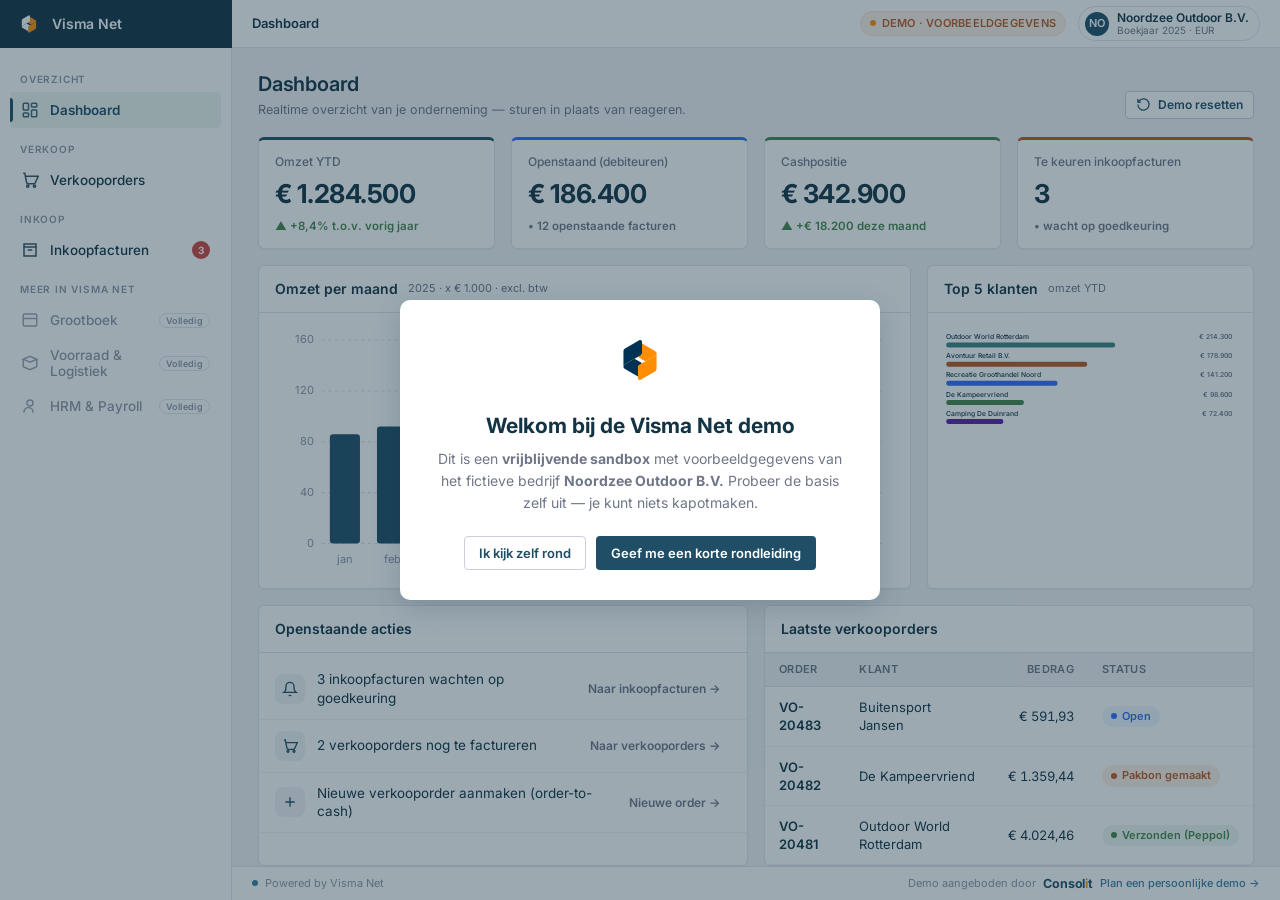
==== index.html @ b845f71e "Visma Net interactieve demo-sandbox (iframe) met dummy-data Vereenvoudigde, client-side demo-omgevin" ====
<!doctype html>
<html lang="nl">
<head>
  <meta charset="utf-8" />
  <meta name="viewport" content="width=device-width, initial-scale=1" />
  <title>Visma Net — Interactieve demo</title>
  <meta name="description" content="Probeer de basis van Visma Net zelf uit in een vrijblijvende sandbox met voorbeeldgegevens. Aangeboden door Consolit." />
  <link rel="preconnect" href="https://fonts.googleapis.com" />
  <link rel="preconnect" href="https://fonts.gstatic.com" crossorigin />
  <link href="https://fonts.googleapis.com/css2?family=Inter:wght@400;500;600;700&display=swap" rel="stylesheet" />
  <link rel="stylesheet" href="assets/app.css" />
</head>
<body>
  <div class="app">

    <!-- Brand corner -->
    <div class="brand">
      <svg viewBox="0 0 288 288" xmlns="http://www.w3.org/2000/svg" aria-hidden="true">
        <path fill="#ff8e05" d="M223.43,111.861c-.01.29-.03.57-.06.85-.48,4.63-3.21,8.96-7.45,11.38,0,0-22.739,13.3-42.899,24.879-.86.43-1.72,1.08-2.57,1.51-8.11-4.68-20.589-11.78-27.819-15.97-5.15-3.25-8.44-8.93-8.44-15.21v-49.989c0-.16,0-.31.02-.47,0-.14.01-.27.03-.41.01-.15.03-.31.06-.46.02-.16.05-.31.08-.46.02-.15.06-.29.1-.44.65-2.49,2.32-4.46,4.44-5.59.98-.51,2.05-.84,3.16-.97.86-.09,1.75-.06,2.63.11.94.19,1.87.53,2.78,1.05l68.428,39.469c.8.5,1.54,1,2.23,1.52,3.18,2.4,5.11,5.15,5.28,9.2Z"/>
        <path fill="#ffffff" d="M153.809,164.121v54.485c0,6.864-7.294,11.161-13.299,7.724l-68.428-39.467c-4.501-2.793-7.294-5.79-7.509-10.721.215-4.941,3.008-9.657,7.509-12.235,0,0,22.741-13.299,42.904-24.879.859-.43,1.719-1.074,2.568-1.504,9.657,5.575,25.534,14.588,31.324,18.025,2.997,1.708,4.931,4.931,4.931,8.573Z"/>
        <path fill="#ffffff" d="M64.6,176.489c.3-5.01,3.04-9.54,7.48-12.16,0,0,22.739-13.09,42.909-24.669,1.05-.61,2.09-1.22,3.12-1.82,14.56-8.45,26.909-15.56,26.909-15.56,5.36-3.22,8.8-9.01,8.8-15.44v-49.989c0-3.21-1.72-6.22-4.51-7.72-2.57-1.51-6.01-1.51-8.8,0l-16.51,9.44-51.919,30.039c-4.71,2.78-7.51,7.71-7.51,13.08v74.448l.03.35Z"/>
        <path fill="#ff8e05" d="M223.399,111.471c-.28,5.03-3.02,9.57-7.48,12.2,0,0-22.739,13.09-42.899,24.669-1.05.61-2.09,1.22-3.12,1.82-14.57,8.45-26.919,15.56-26.919,15.56-7.52,4.54-8.8,5.39-8.8,15.44v49.989c0,3.21,1.72,6.22,4.51,7.72,2.57,1.51,6.01,1.51,8.8,0l16.51-9.44,51.919-30.039c4.72-2.78,7.51-7.71,7.51-13.08v-74.448l-.03-.39Z"/>
      </svg>
      <span class="brand-name">Visma Net</span>
    </div>

    <!-- Header -->
    <header class="header">
      <div class="crumbs" id="crumbs"><b>Dashboard</b></div>
      <div class="spacer"></div>
      <span class="demo-badge"><span class="dot"></span>Demo · voorbeeldgegevens</span>
      <div class="company-chip">
        <div class="avatar">NO</div>
        <div class="meta">
          <div class="n">Noordzee Outdoor B.V.</div>
          <div class="s">Boekjaar 2025 · EUR</div>
        </div>
      </div>
    </header>

    <!-- Sidebar nav -->
    <nav class="nav" id="nav">
      <div class="nav-group-label">Overzicht</div>
      <button class="nav-item active" data-view="dashboard" data-tour="nav-dashboard">
        <svg class="ico" viewBox="0 0 24 24" fill="none" stroke="currentColor" stroke-width="2"><rect x="3" y="3" width="7" height="9" rx="1"/><rect x="14" y="3" width="7" height="5" rx="1"/><rect x="14" y="12" width="7" height="9" rx="1"/><rect x="3" y="16" width="7" height="5" rx="1"/></svg>
        Dashboard
      </button>

      <div class="nav-group-label">Verkoop</div>
      <button class="nav-item" data-view="sales" data-tour="nav-sales">
        <svg class="ico" viewBox="0 0 24 24" fill="none" stroke="currentColor" stroke-width="2"><path d="M3 3h2l2.4 12.3a2 2 0 0 0 2 1.7h7.7a2 2 0 0 0 2-1.6L23 7H6"/><circle cx="9" cy="20" r="1.5"/><circle cx="18" cy="20" r="1.5"/></svg>
        Verkooporders
      </button>

      <div class="nav-group-label">Inkoop</div>
      <button class="nav-item" data-view="purchase" data-tour="nav-purchase">
        <svg class="ico" viewBox="0 0 24 24" fill="none" stroke="currentColor" stroke-width="2"><path d="M4 4h16v4H4z"/><path d="M4 8v12h16V8"/><path d="M9 12h6"/></svg>
        Inkoopfacturen
        <span class="pill" id="nav-approve-count">0</span>
      </button>

      <div class="nav-group-label">Meer in Visma Net</div>
      <button class="nav-item disabled" title="Niet in deze demo — vraag Consolit naar een volledige demo">
        <svg class="ico" viewBox="0 0 24 24" fill="none" stroke="currentColor" stroke-width="2"><rect x="3" y="4" width="18" height="16" rx="2"/><path d="M3 10h18"/></svg>
        Grootboek <span class="soon">Volledig</span>
      </button>
      <button class="nav-item disabled" title="Niet in deze demo — vraag Consolit naar een volledige demo">
        <svg class="ico" viewBox="0 0 24 24" fill="none" stroke="currentColor" stroke-width="2"><path d="M3 7l9-4 9 4-9 4-9-4z"/><path d="M3 7v10l9 4 9-4V7"/></svg>
        Voorraad &amp; Logistiek <span class="soon">Volledig</span>
      </button>
      <button class="nav-item disabled" title="Niet in deze demo — vraag Consolit naar een volledige demo">
        <svg class="ico" viewBox="0 0 24 24" fill="none" stroke="currentColor" stroke-width="2"><circle cx="12" cy="8" r="4"/><path d="M4 21v-1a6 6 0 0 1 12 0v1"/></svg>
        HRM &amp; Payroll <span class="soon">Volledig</span>
      </button>
    </nav>

    <!-- Main -->
    <main class="main" id="main">
      <section class="view active" id="view-dashboard"></section>
      <section class="view" id="view-sales"></section>
      <section class="view" id="view-purchase"></section>
    </main>

    <!-- Footer -->
    <footer class="footer">
      <div class="pw"><span class="dot"></span>Powered by Visma Net</div>
      <div class="by">
        <span>Demo aangeboden door</span>
        <span class="consolit-logo">Consol<span>i</span>t</span>
        <a href="#" data-cta-link target="_blank" rel="noopener">Plan een persoonlijke demo →</a>
      </div>
    </footer>
  </div>

  <!-- Generic overlay host (modals injected by JS) -->
  <div class="overlay" id="overlay"><div id="overlay-content"></div></div>

  <!-- Tour host -->
  <div class="tour-spot" id="tour-spot" style="display:none"></div>
  <div class="tour-pop" id="tour-pop" style="display:none"></div>

  <!-- Toasts -->
  <div class="toast-stack" id="toasts"></div>

  <script src="assets/app.js"></script>
</body>
</html>
---- assets/app.css ----
/* ============================================================
   Visma Net — Interactieve demo (sandbox)
   Styling op basis van het officiële Visma "Gaia" design system.
   Alle kleuren/tokens komen uit de Visma Net design guidelines.
   Light mode only. Geen externe CSS-frameworks.
   ============================================================ */

:root {
  /* Primary (cyan) */
  --cyan-60: #377ea0;
  --cyan-70: #2a6480;
  --cyan-80: #1f4e66; /* primary */
  --cyan-90: #133445;

  /* Secondary / accent (orange) */
  --orange: #ff8e05; /* logo */
  --orange-10: #fcf0e7;
  --orange-20: #fae0ce;
  --orange-60: #bb5822;

  /* Neutrals */
  --neutral-10: #f2f3f5;
  --neutral-20: #e2e4e9;
  --neutral-30: #cccfd7;
  --neutral-50: #8f95a4;
  --neutral-60: #6f7687;

  /* Status */
  --success: #448548;
  --success-light: #eef5ee;
  --error: #cc453e;
  --error-light: #fcf1ee;
  --warning: #bb5822;
  --warning-light: #fcf0e7;
  --info: #366af6;
  --info-light: #edf4fe;

  /* Semantic */
  --page-bg: #f2f3f5;
  --card-bg: #ffffff;
  --card-border: #e2e4e9;
  --border-strong: #cccfd7;
  --hover: #f2f3f5;
  --selected: #eef5ee;
  --text-primary: #133445;
  --text-secondary: #6f7687;
  --text-disabled: #8f95a4;
  --text-on-primary: #ffffff;

  --radius: 6px;
  --radius-sm: 4px;
  --shadow-card: 0 1px 2px rgba(19, 52, 69, 0.04);
  --shadow-pop: 0 8px 28px rgba(19, 52, 69, 0.18);
  --font: "Inter", ui-sans-serif, system-ui, -apple-system, sans-serif;
}

* { box-sizing: border-box; }

html, body {
  margin: 0;
  padding: 0;
  height: 100%;
  background: var(--page-bg);
  color: var(--text-primary);
  font-family: var(--font);
  font-size: 14px;
  line-height: 1.4;
  font-feature-settings: 'liga' 1, 'calt' 1;
  -webkit-font-smoothing: antialiased;
}

button { font-family: inherit; cursor: pointer; }
a { color: var(--cyan-60); text-decoration: none; }
a:hover { text-decoration: underline; }

/* ============================================================
   App shell
   ============================================================ */
.app {
  display: grid;
  grid-template-columns: 232px 1fr;
  grid-template-rows: 48px 1fr auto;
  grid-template-areas:
    "brand header"
    "nav    main"
    "nav    footer";
  height: 100vh;
  min-height: 100%;
}

/* Brand corner (top-left) */
.brand {
  grid-area: brand;
  display: flex;
  align-items: center;
  gap: 10px;
  padding: 0 16px;
  background: var(--cyan-90);
  color: #fff;
  overflow: hidden;
}
.brand svg { width: 26px; height: 26px; flex-shrink: 0; }
.brand .brand-name { font-weight: 600; font-size: 14px; letter-spacing: -0.01em; white-space: nowrap; }

/* Top header bar */
.header {
  grid-area: header;
  display: flex;
  align-items: center;
  gap: 12px;
  padding: 0 20px;
  background: #fff;
  border-bottom: 1px solid var(--card-border);
}
.header .crumbs { font-size: 13px; color: var(--text-secondary); }
.header .crumbs b { color: var(--text-primary); font-weight: 600; }
.header .spacer { margin-left: auto; }
.demo-badge {
  display: inline-flex; align-items: center; gap: 6px;
  background: var(--warning-light); color: var(--orange-60);
  border: 1px solid var(--orange-20);
  font-size: 11px; font-weight: 600; letter-spacing: 0.02em; text-transform: uppercase;
  padding: 4px 9px; border-radius: 100px;
}
.demo-badge .dot { width: 6px; height: 6px; border-radius: 50%; background: var(--orange); }

.company-chip {
  display: flex; align-items: center; gap: 8px;
  padding: 4px 10px 4px 6px; border: 1px solid var(--card-border);
  border-radius: 100px; background: #fff;
}
.company-chip .avatar {
  width: 24px; height: 24px; border-radius: 50%;
  background: var(--cyan-80); color: #fff; font-size: 11px; font-weight: 600;
  display: flex; align-items: center; justify-content: center;
}
.company-chip .meta { line-height: 1.1; }
.company-chip .meta .n { font-size: 12px; font-weight: 600; }
.company-chip .meta .s { font-size: 10px; color: var(--text-secondary); }

/* Sidebar nav */
.nav {
  grid-area: nav;
  background: #fff;
  border-right: 1px solid var(--card-border);
  padding: 10px 10px;
  overflow-y: auto;
}
.nav .nav-group-label {
  font-size: 10px; text-transform: uppercase; letter-spacing: 0.08em;
  color: var(--text-disabled); font-weight: 600; padding: 14px 10px 6px;
}
.nav-item {
  display: flex; align-items: center; gap: 11px;
  padding: 9px 11px; border-radius: var(--radius-sm);
  color: var(--text-primary); font-size: 13.5px; font-weight: 500;
  border: none; background: none; width: 100%; text-align: left;
  position: relative;
}
.nav-item:hover { background: var(--hover); }
.nav-item.active { background: var(--selected); color: var(--cyan-80); font-weight: 600; }
.nav-item.active::before {
  content: ""; position: absolute; left: 0; top: 6px; bottom: 6px;
  width: 3px; border-radius: 0 3px 3px 0; background: var(--cyan-80);
}
.nav-item.disabled { color: var(--text-disabled); cursor: not-allowed; }
.nav-item.disabled:hover { background: none; }
.nav-item .ico { width: 18px; height: 18px; flex-shrink: 0; opacity: 0.85; }
.nav-item .pill {
  margin-left: auto; font-size: 10px; font-weight: 700;
  background: var(--error); color: #fff; border-radius: 100px;
  min-width: 18px; height: 18px; padding: 0 5px;
  display: flex; align-items: center; justify-content: center;
}
.nav-item .soon {
  margin-left: auto; font-size: 9px; font-weight: 600; letter-spacing: 0.04em;
  color: var(--text-disabled); border: 1px solid var(--card-border);
  border-radius: 100px; padding: 1px 6px;
}

/* Main content */
.main {
  grid-area: main;
  overflow-y: auto;
  padding: 22px 26px 40px;
}
.view { display: none; animation: fade .18s ease; }
.view.active { display: block; }
@keyframes fade { from { opacity: 0; transform: translateY(4px);} to {opacity:1; transform:none;} }

.page-head { margin-bottom: 18px; }
.page-head h1 { font-size: 20px; font-weight: 600; margin: 0 0 3px; letter-spacing: -0.01em; }
.page-head p { font-size: 12.5px; color: var(--text-secondary); margin: 0; }
.page-head .row { display: flex; align-items: flex-end; gap: 16px; }
.page-head .row .spacer { margin-left: auto; }

/* Footer */
.footer {
  grid-area: footer;
  display: flex; align-items: center; gap: 10px;
  border-top: 1px solid var(--card-border);
  background: #fff;
  padding: 8px 20px;
  font-size: 11px; color: var(--text-disabled);
}
.footer .pw { display: flex; align-items: center; gap: 7px; }
.footer .pw .dot { width: 6px; height: 6px; border-radius: 50%; background: var(--cyan-60); }
.footer .by { margin-left: auto; display: flex; align-items: center; gap: 7px; }
.footer .by .consolit-logo { font-weight: 700; color: var(--cyan-80); letter-spacing: -0.01em; font-size: 12.5px; }
.footer .by .consolit-logo span { color: var(--orange); }
.footer a { color: var(--cyan-60); font-weight: 500; }

/* ============================================================
   Buttons
   ============================================================ */
.btn {
  display: inline-flex; align-items: center; justify-content: center; gap: 7px;
  height: 34px; padding: 0 14px; border-radius: var(--radius-sm);
  font-size: 13px; font-weight: 600; border: 1px solid transparent;
  transition: background .12s, border-color .12s, box-shadow .12s;
  white-space: nowrap;
}
.btn svg { width: 16px; height: 16px; }
.btn-primary { background: var(--cyan-80); color: #fff; }
.btn-primary:hover { background: var(--cyan-70); }
.btn-secondary { background: #fff; color: var(--cyan-80); border-color: var(--border-strong); }
.btn-secondary:hover { background: var(--hover); }
.btn-ghost { background: transparent; color: var(--text-secondary); }
.btn-ghost:hover { background: var(--hover); color: var(--text-primary); }
.btn-danger { background: #fff; color: var(--error); border-color: #e9c3c1; }
.btn-danger:hover { background: var(--error-light); }
.btn-success { background: var(--success); color: #fff; }
.btn-success:hover { filter: brightness(0.95); }
.btn-sm { height: 28px; padding: 0 10px; font-size: 12px; }
.btn:disabled { opacity: .5; cursor: not-allowed; }

/* ============================================================
   Cards, grids, KPI tiles
   ============================================================ */
.card {
  background: var(--card-bg); border: 1px solid var(--card-border);
  border-radius: var(--radius); box-shadow: var(--shadow-card);
}
.card-pad { padding: 16px; }
.card-head {
  display: flex; align-items: center; gap: 10px;
  padding: 13px 16px; border-bottom: 1px solid var(--card-border);
}
.card-head h3 { font-size: 14px; font-weight: 600; margin: 0; }
.card-head .sub { font-size: 11px; color: var(--text-secondary); }
.card-head .spacer { margin-left: auto; }

.grid { display: grid; gap: 16px; }
.kpi-grid { grid-template-columns: repeat(4, 1fr); }
.cols-2 { grid-template-columns: 1fr 1fr; }
.cols-3 { grid-template-columns: 2fr 1fr; }

.kpi {
  background: #fff; border: 1px solid var(--card-border);
  border-top: 3px solid var(--kpi-accent, var(--cyan-80));
  border-radius: var(--radius); padding: 14px 16px; box-shadow: var(--shadow-card);
}
.kpi .label { font-size: 12px; color: var(--text-secondary); font-weight: 500; }
.kpi .value { font-size: 26px; font-weight: 700; letter-spacing: -0.02em; margin: 6px 0 2px; }
.kpi .value.flash { animation: kpiflash 1s ease; }
@keyframes kpiflash { 0%{ color: var(--success);} 100%{ color: var(--text-primary);} }
.kpi .delta { font-size: 11.5px; font-weight: 600; display: inline-flex; align-items: center; gap: 4px; }
.kpi .delta.up { color: var(--success); }
.kpi .delta.down { color: var(--error); }
.kpi .delta.neutral { color: var(--text-secondary); }

/* ============================================================
   Tables
   ============================================================ */
table.tbl { width: 100%; border-collapse: collapse; font-size: 13px; }
table.tbl thead th {
  background: var(--neutral-10); color: var(--text-secondary);
  font-size: 11px; font-weight: 600; text-transform: uppercase; letter-spacing: 0.03em;
  text-align: left; padding: 9px 14px; border-bottom: 1px solid var(--card-border);
  white-space: nowrap;
}
table.tbl tbody td { padding: 11px 14px; border-bottom: 1px solid var(--neutral-10); vertical-align: middle; }
table.tbl tbody tr:hover { background: var(--hover); }
table.tbl tbody tr.clickable { cursor: pointer; }
table.tbl .num { text-align: right; font-variant-numeric: tabular-nums; }
table.tbl .muted { color: var(--text-secondary); }
.row-strong { font-weight: 600; }

/* Status pills */
.pill-status {
  display: inline-flex; align-items: center; gap: 5px;
  font-size: 11px; font-weight: 600; padding: 3px 9px; border-radius: 100px; white-space: nowrap;
}
.pill-status .d { width: 6px; height: 6px; border-radius: 50%; }
.st-open { background: var(--info-light); color: var(--info); } .st-open .d{ background: var(--info);}
.st-wait { background: var(--warning-light); color: var(--orange-60);} .st-wait .d{background: var(--orange-60);}
.st-ok { background: var(--success-light); color: var(--success);} .st-ok .d{background: var(--success);}
.st-no { background: var(--error-light); color: var(--error);} .st-no .d{background: var(--error);}
.st-muted { background: var(--neutral-10); color: var(--text-secondary);} .st-muted .d{background: var(--neutral-50);}

/* ============================================================
   Charts (inline SVG)
   ============================================================ */
.chart-wrap { width: 100%; }
.chart-wrap svg { width: 100%; height: auto; display: block; }
.legend { display: flex; flex-wrap: wrap; gap: 14px; margin-top: 10px; }
.legend .li { display: flex; align-items: center; gap: 6px; font-size: 12px; color: var(--text-secondary); }
.legend .sw { width: 10px; height: 10px; border-radius: 2px; }

/* ============================================================
   Forms
   ============================================================ */
.field { margin-bottom: 14px; }
.field label { display: block; font-size: 12px; font-weight: 600; color: var(--text-secondary); margin-bottom: 5px; }
.input, select.input {
  width: 100%; height: 36px; padding: 0 11px; font-size: 13.5px; font-family: inherit;
  border: 1px solid var(--border-strong); border-radius: var(--radius-sm); background: #fff; color: var(--text-primary);
}
.input:focus, select.input:focus { outline: none; border-color: var(--cyan-80); box-shadow: 0 0 0 3px rgba(31,78,102,.12); }

/* ============================================================
   Modal / dialog
   ============================================================ */
.overlay {
  position: fixed; inset: 0; background: rgba(19,52,69,.42);
  display: none; align-items: center; justify-content: center; z-index: 60; padding: 20px;
  animation: fade .15s ease;
}
.overlay.open { display: flex; }
.modal {
  background: #fff; border-radius: 10px; box-shadow: var(--shadow-pop);
  width: 100%; max-width: 640px; max-height: 90vh; display: flex; flex-direction: column; overflow: hidden;
}
.modal.wide { max-width: 860px; }
.modal-head { display: flex; align-items: center; gap: 10px; padding: 16px 20px; border-bottom: 1px solid var(--card-border); }
.modal-head h2 { font-size: 16px; font-weight: 600; margin: 0; }
.modal-head .sub { font-size: 12px; color: var(--text-secondary); }
.modal-head .x { margin-left: auto; border: none; background: none; color: var(--text-secondary); font-size: 22px; line-height: 1; padding: 4px 8px; border-radius: 6px; }
.modal-head .x:hover { background: var(--hover); }
.modal-body { padding: 20px; overflow-y: auto; }
.modal-foot { display: flex; gap: 10px; padding: 14px 20px; border-top: 1px solid var(--card-border); background: var(--neutral-10); }
.modal-foot .spacer { margin-left: auto; }

/* Stepper */
.stepper { display: flex; align-items: center; gap: 0; margin-bottom: 20px; }
.stepper .step { display: flex; align-items: center; gap: 8px; font-size: 12.5px; color: var(--text-disabled); font-weight: 600; }
.stepper .step .n { width: 24px; height: 24px; border-radius: 50%; border: 1.5px solid var(--border-strong); display: flex; align-items: center; justify-content: center; font-size: 12px; background: #fff; }
.stepper .step.active { color: var(--cyan-80); }
.stepper .step.active .n { border-color: var(--cyan-80); background: var(--cyan-80); color: #fff; }
.stepper .step.done { color: var(--success); }
.stepper .step.done .n { border-color: var(--success); background: var(--success); color: #fff; }
.stepper .bar { flex: 1; height: 2px; background: var(--card-border); margin: 0 10px; }
.stepper .bar.done { background: var(--success); }

/* line-items editor */
.li-row { display: grid; grid-template-columns: 1fr 86px 110px 110px 34px; gap: 10px; align-items: center; margin-bottom: 9px; }
.li-row.head { font-size: 11px; text-transform: uppercase; letter-spacing: .03em; color: var(--text-secondary); font-weight: 600; margin-bottom: 7px; }
.li-row .num { text-align: right; font-variant-numeric: tabular-nums; }
.stock-hint { font-size: 11px; color: var(--text-secondary); margin-top: 3px; }
.stock-hint b { color: var(--text-primary); }
.stock-hint.low { color: var(--error); }

.totals { margin-left: auto; width: 280px; }
.totals .tr { display: flex; justify-content: space-between; padding: 5px 0; font-size: 13px; }
.totals .tr.grand { border-top: 1px solid var(--card-border); margin-top: 6px; padding-top: 10px; font-size: 15px; font-weight: 700; }

/* recognized (SmartScan) highlight */
.recognized { position: relative; }
.recognized.animate { animation: recog 1.1s ease; }
@keyframes recog {
  0% { background: var(--info-light); box-shadow: 0 0 0 2px var(--info) inset; }
  100% { background: transparent; box-shadow: none; }
}
.recog-tag { font-size: 10px; font-weight: 700; color: var(--info); background: var(--info-light); padding: 1px 6px; border-radius: 100px; margin-left: 6px; }

/* document preview (pakbon/factuur) */
.doc {
  border: 1px solid var(--card-border); border-radius: 8px; padding: 26px; background: #fff;
  font-size: 13px; max-width: 560px; margin: 0 auto;
}
.doc .doc-top { display: flex; justify-content: space-between; margin-bottom: 22px; }
.doc .doc-title { font-size: 20px; font-weight: 700; color: var(--cyan-80); }
.doc .doc-meta { font-size: 12px; color: var(--text-secondary); text-align: right; }
.doc table { width: 100%; border-collapse: collapse; margin: 16px 0; }
.doc th { text-align: left; font-size: 11px; text-transform: uppercase; color: var(--text-secondary); border-bottom: 1px solid var(--card-border); padding: 6px 4px; }
.doc td { padding: 7px 4px; border-bottom: 1px solid var(--neutral-10); }
.doc .r { text-align: right; font-variant-numeric: tabular-nums; }

/* approval timeline */
.timeline { list-style: none; margin: 0; padding: 0; }
.timeline li { display: flex; gap: 12px; padding-bottom: 16px; position: relative; }
.timeline li:not(:last-child)::before { content: ""; position: absolute; left: 11px; top: 24px; bottom: 0; width: 2px; background: var(--card-border); }
.timeline .tl-dot { width: 24px; height: 24px; border-radius: 50%; flex-shrink: 0; display: flex; align-items: center; justify-content: center; border: 2px solid var(--card-border); background: #fff; color: var(--text-disabled); z-index: 1; }
.timeline li.done .tl-dot { background: var(--success); border-color: var(--success); color: #fff; }
.timeline li.active .tl-dot { border-color: var(--cyan-80); color: var(--cyan-80); }
.timeline li.rejected .tl-dot { background: var(--error); border-color: var(--error); color: #fff; }
.timeline .tl-body .t { font-size: 13.5px; font-weight: 600; }
.timeline .tl-body .s { font-size: 12px; color: var(--text-secondary); }

/* Peppol / sending overlay */
.sending { text-align: center; padding: 20px 10px; }
.sending .spin { width: 54px; height: 54px; margin: 0 auto 18px; border: 4px solid var(--neutral-20); border-top-color: var(--cyan-80); border-radius: 50%; animation: spin 0.9s linear infinite; }
@keyframes spin { to { transform: rotate(360deg); } }
.sending .check { width: 54px; height: 54px; margin: 0 auto 18px; border-radius: 50%; background: var(--success-light); display: flex; align-items: center; justify-content: center; animation: pop .3s ease; }
@keyframes pop { 0%{transform:scale(.6); opacity:0;} 100%{transform:scale(1); opacity:1;} }
.sending h3 { margin: 0 0 6px; font-size: 16px; }
.sending p { margin: 0; color: var(--text-secondary); font-size: 13px; }
.send-steps { max-width: 360px; margin: 18px auto 0; text-align: left; }
.send-steps .ss { display: flex; align-items: center; gap: 10px; padding: 7px 0; font-size: 13px; color: var(--text-disabled); }
.send-steps .ss.done { color: var(--text-primary); }
.send-steps .ss .mk { width: 18px; height: 18px; flex-shrink: 0; }

/* ============================================================
   Guided tour
   ============================================================ */
.tour-spot {
  position: fixed; z-index: 70; border-radius: 8px; pointer-events: none;
  box-shadow: 0 0 0 4px rgba(31,78,102,.55), 0 0 0 9999px rgba(19,52,69,.55);
  transition: all .25s ease;
}
.tour-pop {
  position: fixed; z-index: 71; width: 300px; background: #fff; border-radius: 10px;
  box-shadow: var(--shadow-pop); padding: 16px 18px; transition: all .25s ease;
}
.tour-pop h4 { margin: 0 0 6px; font-size: 14px; font-weight: 600; }
.tour-pop p { margin: 0 0 14px; font-size: 13px; color: var(--text-secondary); line-height: 1.5; }
.tour-pop .tp-foot { display: flex; align-items: center; gap: 8px; }
.tour-pop .tp-count { font-size: 11px; color: var(--text-disabled); }
.tour-pop .spacer { margin-left: auto; }

/* ============================================================
   Toast
   ============================================================ */
.toast-stack { position: fixed; right: 18px; bottom: 18px; z-index: 80; display: flex; flex-direction: column; gap: 10px; }
.toast {
  background: #fff; border: 1px solid var(--card-border); border-left: 3px solid var(--success);
  border-radius: 8px; box-shadow: var(--shadow-pop); padding: 12px 16px; font-size: 13px;
  max-width: 340px; animation: slidein .25s ease;
}
.toast.info { border-left-color: var(--info); }
.toast.warn { border-left-color: var(--warning); }
.toast .tt { font-weight: 600; margin-bottom: 2px; }
.toast .tb { color: var(--text-secondary); font-size: 12.5px; }
@keyframes slidein { from { transform: translateX(30px); opacity: 0; } to { transform: none; opacity: 1; } }

/* ============================================================
   CTA popup (lead capture)
   ============================================================ */
.cta-modal { max-width: 460px; text-align: center; }
.cta-modal .cta-body { padding: 30px 28px 24px; }
.cta-modal .cta-ico { width: 56px; height: 56px; margin: 0 auto 16px; border-radius: 14px; background: var(--cyan-90); display: flex; align-items: center; justify-content: center; }
.cta-modal h2 { font-size: 20px; margin: 0 0 8px; }
.cta-modal p { color: var(--text-secondary); font-size: 14px; margin: 0 0 20px; line-height: 1.55; }
.cta-modal .cta-actions { display: flex; flex-direction: column; gap: 10px; }
.cta-modal .cta-mini { margin-top: 14px; font-size: 12px; color: var(--text-disabled); }
.cta-modal .cta-mini a { color: var(--cyan-60); }

/* welcome tour-offer modal */
.welcome { max-width: 480px; text-align: center; }
.welcome .w-body { padding: 30px 28px; }
.welcome .w-ico { width: 60px; height: 60px; margin: 0 auto 16px; }
.welcome h2 { font-size: 21px; margin: 0 0 8px; }
.welcome p { color: var(--text-secondary); font-size: 14px; line-height: 1.55; margin: 0 0 22px; }
.welcome .w-actions { display: flex; gap: 10px; justify-content: center; }

/* ============================================================
   Responsive (iframe-friendly)
   ============================================================ */
@media (max-width: 860px) {
  .app { grid-template-columns: 1fr; grid-template-rows: 48px auto 1fr auto;
    grid-template-areas: "brand" "nav" "main" "footer"; height: auto; min-height: 100vh; }
  .brand { justify-content: center; }
  .nav { display: flex; gap: 4px; overflow-x: auto; border-right: none; border-bottom: 1px solid var(--card-border); padding: 8px; }
  .nav .nav-group-label { display: none; }
  .nav-item { width: auto; white-space: nowrap; }
  .nav-item.active::before { display: none; }
  .header { display: none; }
  .kpi-grid { grid-template-columns: 1fr 1fr; }
  .cols-2, .cols-3 { grid-template-columns: 1fr; }
  .li-row { grid-template-columns: 1fr 60px 80px; }
  .li-row .li-vat, .li-row .li-del { display: none; }
  .main { padding: 16px; }
  .tour-spot, .tour-pop { display: none !important; }
}
@media (max-width: 520px) {
  .kpi-grid { grid-template-columns: 1fr; }
  .footer { flex-direction: column; align-items: flex-start; gap: 4px; }
  .footer .by { margin-left: 0; }
}
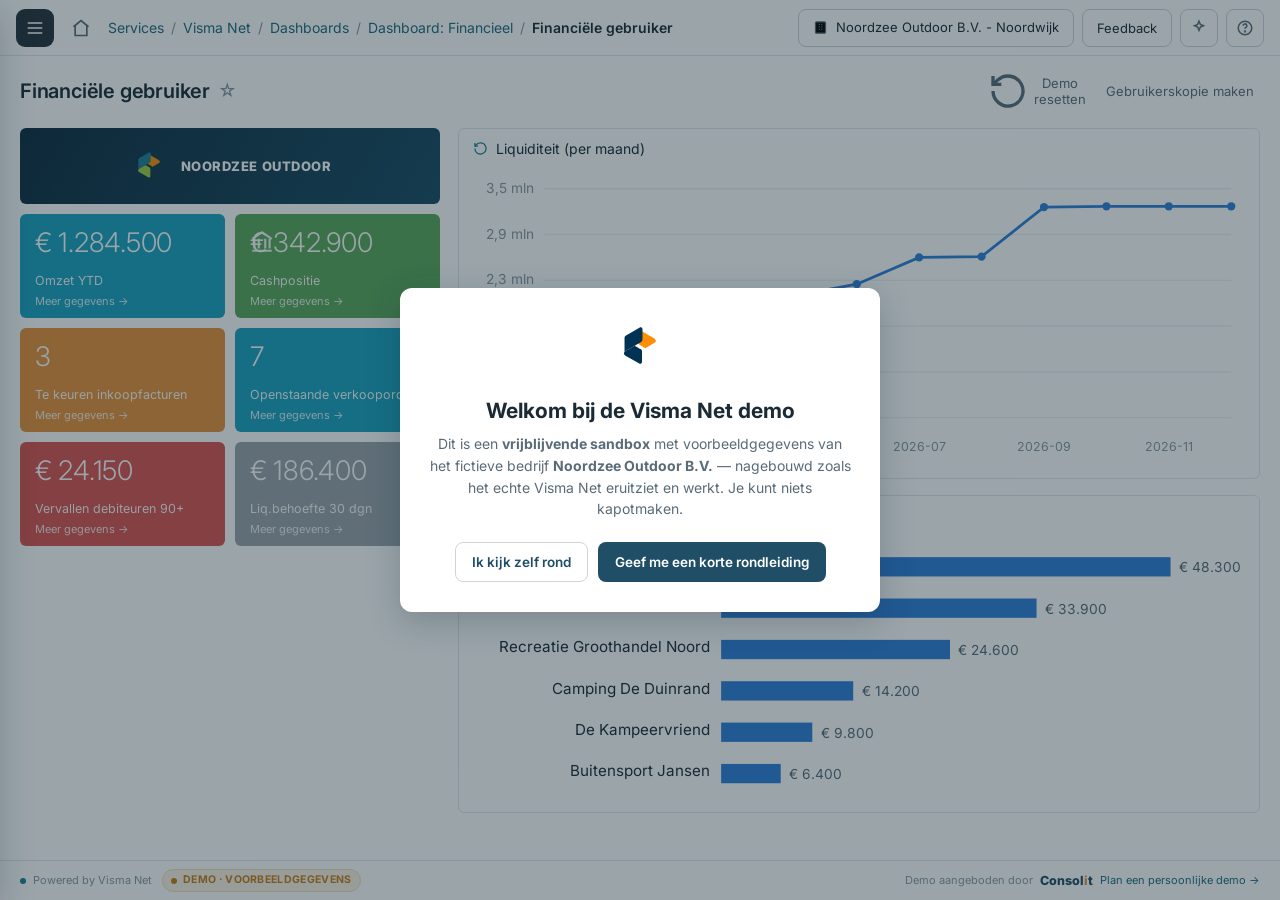
==== commit b4ae7dfe: "Herbouw demo naar authentieke Visma Net look & bediening Op basis van screenshots van het echte prod" ====
--- a/index.html
+++ b/index.html
@@ -7,83 +7,69 @@
   <meta name="description" content="Probeer de basis van Visma Net zelf uit in een vrijblijvende sandbox met voorbeeldgegevens. Aangeboden door Consolit." />
   <link rel="preconnect" href="https://fonts.googleapis.com" />
   <link rel="preconnect" href="https://fonts.gstatic.com" crossorigin />
-  <link href="https://fonts.googleapis.com/css2?family=Inter:wght@400;500;600;700&display=swap" rel="stylesheet" />
+  <link href="https://fonts.googleapis.com/css2?family=Inter:wght@400;500;600;700;800&display=swap" rel="stylesheet" />
   <link rel="stylesheet" href="assets/app.css" />
 </head>
 <body>
   <div class="app">
 
-    <!-- Brand corner -->
-    <div class="brand">
-      <svg viewBox="0 0 288 288" xmlns="http://www.w3.org/2000/svg" aria-hidden="true">
-        <path fill="#ff8e05" d="M223.43,111.861c-.01.29-.03.57-.06.85-.48,4.63-3.21,8.96-7.45,11.38,0,0-22.739,13.3-42.899,24.879-.86.43-1.72,1.08-2.57,1.51-8.11-4.68-20.589-11.78-27.819-15.97-5.15-3.25-8.44-8.93-8.44-15.21v-49.989c0-.16,0-.31.02-.47,0-.14.01-.27.03-.41.01-.15.03-.31.06-.46.02-.16.05-.31.08-.46.02-.15.06-.29.1-.44.65-2.49,2.32-4.46,4.44-5.59.98-.51,2.05-.84,3.16-.97.86-.09,1.75-.06,2.63.11.94.19,1.87.53,2.78,1.05l68.428,39.469c.8.5,1.54,1,2.23,1.52,3.18,2.4,5.11,5.15,5.28,9.2Z"/>
-        <path fill="#ffffff" d="M153.809,164.121v54.485c0,6.864-7.294,11.161-13.299,7.724l-68.428-39.467c-4.501-2.793-7.294-5.79-7.509-10.721.215-4.941,3.008-9.657,7.509-12.235,0,0,22.741-13.299,42.904-24.879.859-.43,1.719-1.074,2.568-1.504,9.657,5.575,25.534,14.588,31.324,18.025,2.997,1.708,4.931,4.931,4.931,8.573Z"/>
-        <path fill="#ffffff" d="M64.6,176.489c.3-5.01,3.04-9.54,7.48-12.16,0,0,22.739-13.09,42.909-24.669,1.05-.61,2.09-1.22,3.12-1.82,14.56-8.45,26.909-15.56,26.909-15.56,5.36-3.22,8.8-9.01,8.8-15.44v-49.989c0-3.21-1.72-6.22-4.51-7.72-2.57-1.51-6.01-1.51-8.8,0l-16.51,9.44-51.919,30.039c-4.71,2.78-7.51,7.71-7.51,13.08v74.448l.03.35Z"/>
-        <path fill="#ff8e05" d="M223.399,111.471c-.28,5.03-3.02,9.57-7.48,12.2,0,0-22.739,13.09-42.899,24.669-1.05.61-2.09,1.22-3.12,1.82-14.57,8.45-26.919,15.56-26.919,15.56-7.52,4.54-8.8,5.39-8.8,15.44v49.989c0,3.21,1.72,6.22,4.51,7.72,2.57,1.51,6.01,1.51,8.8,0l16.51-9.44,51.919-30.039c4.72-2.78,7.51-7.71,7.51-13.08v-74.448l-.03-.39Z"/>
-      </svg>
-      <span class="brand-name">Visma Net</span>
-    </div>
-
-    <!-- Header -->
-    <header class="header">
-      <div class="crumbs" id="crumbs"><b>Dashboard</b></div>
-      <div class="spacer"></div>
-      <span class="demo-badge"><span class="dot"></span>Demo · voorbeeldgegevens</span>
-      <div class="company-chip">
-        <div class="avatar">NO</div>
-        <div class="meta">
-          <div class="n">Noordzee Outdoor B.V.</div>
-          <div class="s">Boekjaar 2025 · EUR</div>
+    <!-- ============ TOP BAR ============ -->
+    <header class="topbar">
+      <button class="ham" id="ham" aria-label="Menu" data-tour="ham">
+        <svg viewBox="0 0 24 24" fill="none" stroke-width="2" stroke-linecap="round"><path d="M4 6h16M4 12h16M4 18h16"/></svg>
+      </button>
+      <button class="home-btn" data-nav="dashboard" aria-label="Home">
+        <svg viewBox="0 0 24 24" stroke-width="2"><path d="M3 10.5 12 3l9 7.5"/><path d="M5 9.5V21h14V9.5"/></svg>
+      </button>
+      <nav class="breadcrumb" id="breadcrumb"></nav>
+      <div class="top-right">
+        <div class="company-pill">
+          <svg viewBox="0 0 24 24" stroke-width="2"><rect x="4" y="3" width="16" height="18" rx="1.5"/><path d="M9 7h2M13 7h2M9 11h2M13 11h2M9 15h2M13 15h2"/></svg>
+          <span class="cp-name">Noordzee Outdoor B.V. - Noordwijk</span>
         </div>
+        <button class="top-btn">Feedback</button>
+        <button class="icon-btn" aria-label="Assistent"><svg viewBox="0 0 24 24" stroke-width="2"><path d="M12 3l1.8 4.2L18 9l-4.2 1.8L12 15l-1.8-4.2L6 9l4.2-1.8z"/></svg></button>
+        <button class="icon-btn" aria-label="Help"><svg viewBox="0 0 24 24" stroke-width="2"><circle cx="12" cy="12" r="9"/><path d="M9.5 9a2.5 2.5 0 1 1 3.5 2.3c-.8.4-1 1-1 1.7"/><circle cx="12" cy="16.5" r=".6" fill="currentColor"/></svg></button>
       </div>
     </header>
 
-    <!-- Sidebar nav -->
-    <nav class="nav" id="nav">
-      <div class="nav-group-label">Overzicht</div>
-      <button class="nav-item active" data-view="dashboard" data-tour="nav-dashboard">
-        <svg class="ico" viewBox="0 0 24 24" fill="none" stroke="currentColor" stroke-width="2"><rect x="3" y="3" width="7" height="9" rx="1"/><rect x="14" y="3" width="7" height="5" rx="1"/><rect x="14" y="12" width="7" height="9" rx="1"/><rect x="3" y="16" width="7" height="5" rx="1"/></svg>
-        Dashboard
-      </button>
+    <!-- ============ FLYOUT MENU ============ -->
+    <div class="flyout-backdrop" id="flyout-backdrop"></div>
+    <aside class="flyout" id="flyout">
+      <div class="flyout-head">
+        <span class="fh-logo">
+          <svg viewBox="0 0 288 288" aria-hidden="true"><path fill="#ff8e05" d="M223.43,111.861c-.01.29-.03.57-.06.85-.48,4.63-3.21,8.96-7.45,11.38,0,0-22.739,13.3-42.899,24.879-.86.43-1.72,1.08-2.57,1.51-8.11-4.68-20.589-11.78-27.819-15.97-5.15-3.25-8.44-8.93-8.44-15.21v-49.989c0-.16,0-.31.02-.47,0-.14.01-.27.03-.41.65-2.49,2.32-4.46,4.44-5.59.98-.51,2.05-.84,3.16-.97.86-.09,1.75-.06,2.63.11.94.19,1.87.53,2.78,1.05l68.428,39.469c.8.5,1.54,1,2.23,1.52,3.18,2.4,5.11,5.15,5.28,9.2Z"/><path fill="#003253" d="M153.809,164.121v54.485c0,6.864-7.294,11.161-13.299,7.724l-68.428-39.467c-4.501-2.793-7.294-5.79-7.509-10.721.215-4.941,3.008-9.657,7.509-12.235,0,0,22.741-13.299,42.904-24.879.859-.43,1.719-1.074,2.568-1.504,9.657,5.575,25.534,14.588,31.324,18.025,2.997,1.708,4.931,4.931,4.931,8.573Z"/><path fill="#003253" d="M64.6,176.489c.3-5.01,3.04-9.54,7.48-12.16,0,0,22.739-13.09,42.909-24.669,1.05-.61,2.09-1.22,3.12-1.82,14.56-8.45,26.909-15.56,26.909-15.56,5.36-3.22,8.8-9.01,8.8-15.44v-49.989c0-3.21-1.72-6.22-4.51-7.72-2.57-1.51-6.01-1.51-8.8,0l-16.51,9.44-51.919,30.039c-4.71,2.78-7.51,7.71-7.51,13.08v74.448l.03.35Z"/><path fill="#ff8e05" d="M223.399,111.471c-.28,5.03-3.02,9.57-7.48,12.2,0,0-22.739,13.09-42.899,24.669-1.05.61-2.09,1.22-3.12,1.82-14.57,8.45-26.919,15.56-26.919,15.56-7.52,4.54-8.8,5.39-8.8,15.44v49.989c0,3.21,1.72,6.22,4.51,7.72,2.57,1.51,6.01,1.51,8.8,0l16.51-9.44,51.919-30.039c4.72-2.78,7.51-7.71,7.51-13.08v-74.448l-.03-.39Z"/></svg>
+          Visma Net
+        </span>
+        <svg class="chev" width="16" height="16" viewBox="0 0 24 24" fill="none" stroke="currentColor" stroke-width="2"><path d="M8 9l4-4 4 4M8 15l4 4 4-4"/></svg>
+      </div>
+      <div class="flyout-search">
+        <svg class="mag" viewBox="0 0 24 24"><circle cx="11" cy="11" r="7"/><path d="M21 21l-4.3-4.3"/></svg>
+        <input type="text" placeholder="Zoeken" aria-label="Zoeken" />
+        <span class="kbd">Ctrl+O</span>
+      </div>
+      <div class="flyout-list" id="flyout-list"></div>
+      <div class="flyout-foot">
+        <div class="edit"><svg viewBox="0 0 24 24" fill="none"><path d="M12 20h9"/><path d="M16.5 3.5a2 2 0 0 1 3 3L7 19l-4 1 1-4z"/></svg>Menu bewerken</div>
+        <div class="flyout-user">
+          <div class="av">BR</div>
+          <div class="uinfo"><div class="n">Bart de Ruiter</div><div class="e">bderuiter@consolit.nl</div></div>
+        </div>
+      </div>
+    </aside>
 
-      <div class="nav-group-label">Verkoop</div>
-      <button class="nav-item" data-view="sales" data-tour="nav-sales">
-        <svg class="ico" viewBox="0 0 24 24" fill="none" stroke="currentColor" stroke-width="2"><path d="M3 3h2l2.4 12.3a2 2 0 0 0 2 1.7h7.7a2 2 0 0 0 2-1.6L23 7H6"/><circle cx="9" cy="20" r="1.5"/><circle cx="18" cy="20" r="1.5"/></svg>
-        Verkooporders
-      </button>
-
-      <div class="nav-group-label">Inkoop</div>
-      <button class="nav-item" data-view="purchase" data-tour="nav-purchase">
-        <svg class="ico" viewBox="0 0 24 24" fill="none" stroke="currentColor" stroke-width="2"><path d="M4 4h16v4H4z"/><path d="M4 8v12h16V8"/><path d="M9 12h6"/></svg>
-        Inkoopfacturen
-        <span class="pill" id="nav-approve-count">0</span>
-      </button>
-
-      <div class="nav-group-label">Meer in Visma Net</div>
-      <button class="nav-item disabled" title="Niet in deze demo — vraag Consolit naar een volledige demo">
-        <svg class="ico" viewBox="0 0 24 24" fill="none" stroke="currentColor" stroke-width="2"><rect x="3" y="4" width="18" height="16" rx="2"/><path d="M3 10h18"/></svg>
-        Grootboek <span class="soon">Volledig</span>
-      </button>
-      <button class="nav-item disabled" title="Niet in deze demo — vraag Consolit naar een volledige demo">
-        <svg class="ico" viewBox="0 0 24 24" fill="none" stroke="currentColor" stroke-width="2"><path d="M3 7l9-4 9 4-9 4-9-4z"/><path d="M3 7v10l9 4 9-4V7"/></svg>
-        Voorraad &amp; Logistiek <span class="soon">Volledig</span>
-      </button>
-      <button class="nav-item disabled" title="Niet in deze demo — vraag Consolit naar een volledige demo">
-        <svg class="ico" viewBox="0 0 24 24" fill="none" stroke="currentColor" stroke-width="2"><circle cx="12" cy="8" r="4"/><path d="M4 21v-1a6 6 0 0 1 12 0v1"/></svg>
-        HRM &amp; Payroll <span class="soon">Volledig</span>
-      </button>
-    </nav>
-
-    <!-- Main -->
-    <main class="main" id="main">
+    <!-- ============ CONTENT ============ -->
+    <main class="content" id="content">
       <section class="view active" id="view-dashboard"></section>
       <section class="view" id="view-sales"></section>
+      <section class="view" id="view-order"></section>
       <section class="view" id="view-purchase"></section>
     </main>
 
-    <!-- Footer -->
+    <!-- ============ FOOTER ============ -->
     <footer class="footer">
       <div class="pw"><span class="dot"></span>Powered by Visma Net</div>
+      <span class="demo-flag"><span class="d"></span>Demo · voorbeeldgegevens</span>
       <div class="by">
         <span>Demo aangeboden door</span>
         <span class="consolit-logo">Consol<span>i</span>t</span>
@@ -92,14 +78,9 @@
     </footer>
   </div>
 
-  <!-- Generic overlay host (modals injected by JS) -->
   <div class="overlay" id="overlay"><div id="overlay-content"></div></div>
-
-  <!-- Tour host -->
   <div class="tour-spot" id="tour-spot" style="display:none"></div>
   <div class="tour-pop" id="tour-pop" style="display:none"></div>
-
-  <!-- Toasts -->
   <div class="toast-stack" id="toasts"></div>
 
   <script src="assets/app.js"></script>
--- a/assets/app.css
+++ b/assets/app.css
@@ -1,489 +1,471 @@
 /* ============================================================
-   Visma Net — Interactieve demo (sandbox)
-   Styling op basis van het officiële Visma "Gaia" design system.
-   Alle kleuren/tokens komen uit de Visma Net design guidelines.
+   Visma Net — interactieve demo (sandbox)
+   Styling nagebouwd op basis van screenshots van het ECHTE product
+   (Acumatica-paradigma: chrome, windows, grids, dashboards, en het
+   moderne "nieuwe versie"-orderscherm). Zie docs/UI-SPEC.md.
    Light mode only. Geen externe CSS-frameworks.
    ============================================================ */
 
 :root {
-  /* Primary (cyan) */
-  --cyan-60: #377ea0;
-  --cyan-70: #2a6480;
-  --cyan-80: #1f4e66; /* primary */
-  --cyan-90: #133445;
-
-  /* Secondary / accent (orange) */
-  --orange: #ff8e05; /* logo */
-  --orange-10: #fcf0e7;
-  --orange-20: #fae0ce;
-  --orange-60: #bb5822;
-
-  /* Neutrals */
-  --neutral-10: #f2f3f5;
-  --neutral-20: #e2e4e9;
-  --neutral-30: #cccfd7;
-  --neutral-50: #8f95a4;
-  --neutral-60: #6f7687;
-
-  /* Status */
-  --success: #448548;
-  --success-light: #eef5ee;
-  --error: #cc453e;
-  --error-light: #fcf1ee;
-  --warning: #bb5822;
-  --warning-light: #fcf0e7;
-  --info: #366af6;
-  --info-light: #edf4fe;
-
-  /* Semantic */
-  --page-bg: #f2f3f5;
-  --card-bg: #ffffff;
-  --card-border: #e2e4e9;
-  --border-strong: #cccfd7;
-  --hover: #f2f3f5;
-  --selected: #eef5ee;
-  --text-primary: #133445;
-  --text-secondary: #6f7687;
-  --text-disabled: #8f95a4;
-  --text-on-primary: #ffffff;
-
-  --radius: 6px;
-  --radius-sm: 4px;
-  --shadow-card: 0 1px 2px rgba(19, 52, 69, 0.04);
-  --shadow-pop: 0 8px 28px rgba(19, 52, 69, 0.18);
-  --font: "Inter", ui-sans-serif, system-ui, -apple-system, sans-serif;
+  --teal-link: #1f6b7d;
+  --teal: #1f7f94;
+  --teal-dark: #17566a;
+  --accent: #1f4e66;
+  --accent-ink: #14323f;
+  --ham: #26323c;
+
+  --tile-teal: #1aa3bf;
+  --tile-red: #d9534f;
+  --tile-green: #5aa75a;
+  --tile-orange: #e8923a;
+  --tile-grey: #9aa3aa;
+  --chart-blue: #2f7ed8;
+
+  --req: #d0021b;
+  --field-border: #c4ced6;
+  --field-border-focus: #1f7f94;
+  --form-bg: #f6f8f9;
+  --grid-head: #eef1f3;
+  --row-hover: #f3f7f9;
+  --row-alt: #fbfcfd;
+
+  --ink: #1b2b36;
+  --ink-2: #5a6b78;
+  --ink-3: #8a97a1;
+  --line: #e2e6ea;
+  --line-strong: #cdd5db;
+  --page-bg: #ffffff;
+
+  --ok: #2f8c4f;
+  --ok-bg: #e9f5ec;
+  --warn: #c77d1a;
+  --warn-bg: #fdf3e3;
+  --err: #cc453e;
+  --err-bg: #fcefed;
+  --info: #2f6ad0;
+  --info-bg: #edf3fd;
+
+  --shadow-pop: 0 10px 34px rgba(16, 38, 51, 0.22);
+  --font: "Inter", ui-sans-serif, system-ui, -apple-system, "Segoe UI", sans-serif;
 }
 
 * { box-sizing: border-box; }
-
 html, body {
-  margin: 0;
-  padding: 0;
-  height: 100%;
-  background: var(--page-bg);
-  color: var(--text-primary);
-  font-family: var(--font);
-  font-size: 14px;
-  line-height: 1.4;
-  font-feature-settings: 'liga' 1, 'calt' 1;
-  -webkit-font-smoothing: antialiased;
-}
-
+  margin: 0; padding: 0; height: 100%; max-width: 100%; overflow-x: hidden;
+  background: var(--page-bg); color: var(--ink);
+  font-family: var(--font); font-size: 13px; line-height: 1.4;
+  font-feature-settings: 'liga' 1, 'calt' 1; -webkit-font-smoothing: antialiased;
+}
+.footer { flex-wrap: wrap; }
 button { font-family: inherit; cursor: pointer; }
-a { color: var(--cyan-60); text-decoration: none; }
+a { color: var(--teal-link); text-decoration: none; }
 a:hover { text-decoration: underline; }
+.num { text-align: right; font-variant-numeric: tabular-nums; }
+.req { color: var(--req); margin-right: 2px; }
 
 /* ============================================================
    App shell
    ============================================================ */
-.app {
-  display: grid;
-  grid-template-columns: 232px 1fr;
-  grid-template-rows: 48px 1fr auto;
-  grid-template-areas:
-    "brand header"
-    "nav    main"
-    "nav    footer";
-  height: 100vh;
-  min-height: 100%;
-}
-
-/* Brand corner (top-left) */
-.brand {
-  grid-area: brand;
-  display: flex;
-  align-items: center;
-  gap: 10px;
-  padding: 0 16px;
-  background: var(--cyan-90);
-  color: #fff;
-  overflow: hidden;
-}
-.brand svg { width: 26px; height: 26px; flex-shrink: 0; }
-.brand .brand-name { font-weight: 600; font-size: 14px; letter-spacing: -0.01em; white-space: nowrap; }
-
-/* Top header bar */
-.header {
-  grid-area: header;
-  display: flex;
-  align-items: center;
-  gap: 12px;
-  padding: 0 20px;
-  background: #fff;
-  border-bottom: 1px solid var(--card-border);
-}
-.header .crumbs { font-size: 13px; color: var(--text-secondary); }
-.header .crumbs b { color: var(--text-primary); font-weight: 600; }
-.header .spacer { margin-left: auto; }
-.demo-badge {
-  display: inline-flex; align-items: center; gap: 6px;
-  background: var(--warning-light); color: var(--orange-60);
-  border: 1px solid var(--orange-20);
-  font-size: 11px; font-weight: 600; letter-spacing: 0.02em; text-transform: uppercase;
-  padding: 4px 9px; border-radius: 100px;
-}
-.demo-badge .dot { width: 6px; height: 6px; border-radius: 50%; background: var(--orange); }
-
-.company-chip {
-  display: flex; align-items: center; gap: 8px;
-  padding: 4px 10px 4px 6px; border: 1px solid var(--card-border);
-  border-radius: 100px; background: #fff;
-}
-.company-chip .avatar {
-  width: 24px; height: 24px; border-radius: 50%;
-  background: var(--cyan-80); color: #fff; font-size: 11px; font-weight: 600;
-  display: flex; align-items: center; justify-content: center;
-}
-.company-chip .meta { line-height: 1.1; }
-.company-chip .meta .n { font-size: 12px; font-weight: 600; }
-.company-chip .meta .s { font-size: 10px; color: var(--text-secondary); }
-
-/* Sidebar nav */
-.nav {
-  grid-area: nav;
-  background: #fff;
-  border-right: 1px solid var(--card-border);
-  padding: 10px 10px;
-  overflow-y: auto;
-}
-.nav .nav-group-label {
-  font-size: 10px; text-transform: uppercase; letter-spacing: 0.08em;
-  color: var(--text-disabled); font-weight: 600; padding: 14px 10px 6px;
-}
-.nav-item {
-  display: flex; align-items: center; gap: 11px;
-  padding: 9px 11px; border-radius: var(--radius-sm);
-  color: var(--text-primary); font-size: 13.5px; font-weight: 500;
-  border: none; background: none; width: 100%; text-align: left;
-  position: relative;
-}
-.nav-item:hover { background: var(--hover); }
-.nav-item.active { background: var(--selected); color: var(--cyan-80); font-weight: 600; }
-.nav-item.active::before {
-  content: ""; position: absolute; left: 0; top: 6px; bottom: 6px;
-  width: 3px; border-radius: 0 3px 3px 0; background: var(--cyan-80);
-}
-.nav-item.disabled { color: var(--text-disabled); cursor: not-allowed; }
-.nav-item.disabled:hover { background: none; }
-.nav-item .ico { width: 18px; height: 18px; flex-shrink: 0; opacity: 0.85; }
-.nav-item .pill {
-  margin-left: auto; font-size: 10px; font-weight: 700;
-  background: var(--error); color: #fff; border-radius: 100px;
-  min-width: 18px; height: 18px; padding: 0 5px;
-  display: flex; align-items: center; justify-content: center;
-}
-.nav-item .soon {
-  margin-left: auto; font-size: 9px; font-weight: 600; letter-spacing: 0.04em;
-  color: var(--text-disabled); border: 1px solid var(--card-border);
-  border-radius: 100px; padding: 1px 6px;
-}
-
-/* Main content */
-.main {
-  grid-area: main;
-  overflow-y: auto;
-  padding: 22px 26px 40px;
-}
-.view { display: none; animation: fade .18s ease; }
-.view.active { display: block; }
-@keyframes fade { from { opacity: 0; transform: translateY(4px);} to {opacity:1; transform:none;} }
-
-.page-head { margin-bottom: 18px; }
-.page-head h1 { font-size: 20px; font-weight: 600; margin: 0 0 3px; letter-spacing: -0.01em; }
-.page-head p { font-size: 12.5px; color: var(--text-secondary); margin: 0; }
-.page-head .row { display: flex; align-items: flex-end; gap: 16px; }
-.page-head .row .spacer { margin-left: auto; }
-
-/* Footer */
-.footer {
-  grid-area: footer;
-  display: flex; align-items: center; gap: 10px;
-  border-top: 1px solid var(--card-border);
-  background: #fff;
-  padding: 8px 20px;
-  font-size: 11px; color: var(--text-disabled);
-}
-.footer .pw { display: flex; align-items: center; gap: 7px; }
-.footer .pw .dot { width: 6px; height: 6px; border-radius: 50%; background: var(--cyan-60); }
-.footer .by { margin-left: auto; display: flex; align-items: center; gap: 7px; }
-.footer .by .consolit-logo { font-weight: 700; color: var(--cyan-80); letter-spacing: -0.01em; font-size: 12.5px; }
-.footer .by .consolit-logo span { color: var(--orange); }
-.footer a { color: var(--cyan-60); font-weight: 500; }
-
-/* ============================================================
-   Buttons
-   ============================================================ */
-.btn {
-  display: inline-flex; align-items: center; justify-content: center; gap: 7px;
-  height: 34px; padding: 0 14px; border-radius: var(--radius-sm);
-  font-size: 13px; font-weight: 600; border: 1px solid transparent;
-  transition: background .12s, border-color .12s, box-shadow .12s;
-  white-space: nowrap;
-}
-.btn svg { width: 16px; height: 16px; }
-.btn-primary { background: var(--cyan-80); color: #fff; }
-.btn-primary:hover { background: var(--cyan-70); }
-.btn-secondary { background: #fff; color: var(--cyan-80); border-color: var(--border-strong); }
-.btn-secondary:hover { background: var(--hover); }
-.btn-ghost { background: transparent; color: var(--text-secondary); }
-.btn-ghost:hover { background: var(--hover); color: var(--text-primary); }
-.btn-danger { background: #fff; color: var(--error); border-color: #e9c3c1; }
-.btn-danger:hover { background: var(--error-light); }
-.btn-success { background: var(--success); color: #fff; }
-.btn-success:hover { filter: brightness(0.95); }
-.btn-sm { height: 28px; padding: 0 10px; font-size: 12px; }
+.app { display: flex; flex-direction: column; height: 100vh; min-height: 100%; }
+
+/* --- Top bar --- */
+.topbar {
+  display: flex; align-items: center; gap: 10px; height: 56px; flex-shrink: 0;
+  padding: 0 16px; background: #fff; border-bottom: 1px solid var(--line);
+}
+.ham {
+  width: 38px; height: 38px; border-radius: 9px; background: var(--ham); border: none;
+  display: flex; align-items: center; justify-content: center; flex-shrink: 0;
+}
+.ham svg { width: 20px; height: 20px; stroke: #fff; }
+.home-btn { width: 34px; height: 34px; border: none; background: none; border-radius: 8px; display: flex; align-items: center; justify-content: center; }
+.home-btn:hover { background: var(--form-bg); }
+.home-btn svg { width: 20px; height: 20px; stroke: var(--ink-2); fill: none; }
+
+.breadcrumb { display: flex; align-items: center; gap: 7px; font-size: 14px; flex-wrap: wrap; overflow: hidden; }
+.breadcrumb .bc { color: var(--teal-link); white-space: nowrap; }
+.breadcrumb .bc.last { color: var(--ink); font-weight: 600; }
+.breadcrumb .sep { color: var(--ink-3); }
+
+.top-right { margin-left: auto; display: flex; align-items: center; gap: 8px; }
+.company-pill {
+  display: flex; align-items: center; gap: 8px; height: 38px; padding: 0 14px;
+  border: 1px solid var(--line-strong); border-radius: 8px; background: #fff; font-size: 13px; color: var(--ink);
+}
+.company-pill svg { width: 15px; height: 15px; stroke: var(--ink-2); }
+.top-btn { height: 38px; padding: 0 14px; border: 1px solid var(--line-strong); border-radius: 8px; background: #fff; font-size: 13px; color: var(--ink); }
+.top-btn:hover { background: var(--form-bg); }
+.icon-btn { width: 38px; height: 38px; border: 1px solid var(--line-strong); border-radius: 8px; background: #fff; display: flex; align-items: center; justify-content: center; }
+.icon-btn:hover { background: var(--form-bg); }
+.icon-btn svg { width: 18px; height: 18px; stroke: var(--ink-2); fill: none; }
+
+/* --- Flyout menu --- */
+.flyout-backdrop { position: fixed; inset: 0; background: rgba(16,38,51,.18); z-index: 40; display: none; }
+.flyout-backdrop.open { display: block; }
+.flyout {
+  position: fixed; top: 0; left: 0; bottom: 0; width: 330px; background: #fff; z-index: 41;
+  box-shadow: var(--shadow-pop); transform: translateX(-100%); transition: transform .2s ease;
+  display: flex; flex-direction: column;
+}
+.flyout.open { transform: none; }
+.flyout-head { display: flex; align-items: center; padding: 14px 16px 10px; }
+.flyout-head .fh-logo { display: flex; align-items: center; gap: 9px; font-weight: 600; font-size: 15px; }
+.flyout-head .fh-logo svg { width: 22px; height: 22px; }
+.flyout-head .chev { margin-left: auto; color: var(--ink-3); }
+.flyout-search { padding: 2px 14px 10px; position: relative; }
+.flyout-search input {
+  width: 100%; height: 38px; padding: 0 56px 0 38px; border: 1px solid var(--field-border); border-radius: 8px;
+  font-size: 13px; font-family: inherit;
+}
+.flyout-search .mag { position: absolute; left: 26px; top: 12px; width: 16px; height: 16px; stroke: var(--ink-3); fill: none; }
+.flyout-search .kbd { position: absolute; right: 24px; top: 10px; font-size: 11px; color: var(--ink-3); border: 1px solid var(--line); border-radius: 4px; padding: 2px 6px; }
+.flyout-list { flex: 1; overflow-y: auto; padding: 4px 8px; }
+.flyout-item {
+  display: flex; align-items: center; gap: 10px; width: 100%; text-align: left;
+  padding: 10px 10px; border: none; background: none; border-radius: 8px; font-size: 13.5px; color: var(--ink);
+}
+.flyout-item:hover { background: var(--form-bg); }
+.flyout-item .chev { width: 16px; height: 16px; stroke: var(--ink-3); fill: none; transition: transform .15s; }
+.flyout-item.enabled { font-weight: 500; }
+.flyout-item.dim { color: var(--ink-3); }
+.flyout-foot { border-top: 1px solid var(--line); padding: 10px 14px; }
+.flyout-foot .edit { display: flex; align-items: center; gap: 9px; font-size: 13px; color: var(--ink-2); padding: 8px 0; }
+.flyout-foot .edit svg { width: 16px; height: 16px; stroke: var(--ink-2); fill: none; }
+.flyout-user { display: flex; align-items: center; gap: 10px; padding-top: 8px; }
+.flyout-user .av { width: 34px; height: 34px; border-radius: 50%; background: var(--form-bg); border: 1px solid var(--line); display: flex; align-items: center; justify-content: center; font-size: 12px; font-weight: 600; color: var(--ink-2); }
+.flyout-user .uinfo { line-height: 1.2; } .flyout-user .uinfo .n { font-size: 13px; font-weight: 600; } .flyout-user .uinfo .e { font-size: 11px; color: var(--ink-3); }
+
+/* --- Content area --- */
+.content { flex: 1; overflow-y: auto; overflow-x: hidden; background: #fff; position: relative; }
+.view { display: none; } .view.active { display: block; }
+
+.page-title-row { display: flex; align-items: center; gap: 8px; padding: 14px 20px 6px; flex-wrap: wrap; }
+.page-title-row h1 { font-size: 20px; font-weight: 600; margin: 0; letter-spacing: -0.01em; }
+.page-title-row .star { color: var(--ink-3); font-size: 18px; }
+.page-title-row .spacer { margin-left: auto; }
+.page-title-row .link-btn { background: none; border: none; color: var(--ink-2); font-size: 13px; display: inline-flex; align-items: center; gap: 6px; }
+.page-title-row .link-btn:hover { color: var(--ink); }
+
+/* Demo badge (subtiel, zodat niemand het verwart met echt) */
+.demo-flag {
+  display: inline-flex; align-items: center; gap: 6px; background: var(--warn-bg); color: var(--warn);
+  border: 1px solid #f0dcb8; font-size: 10.5px; font-weight: 700; letter-spacing: .03em; text-transform: uppercase;
+  padding: 3px 8px; border-radius: 100px;
+}
+.demo-flag .d { width: 6px; height: 6px; border-radius: 50%; background: var(--warn); }
+
+/* window top tabs (Notities/Activiteiten/...) */
+.win-tools { display: flex; align-items: center; gap: 18px; padding: 0 20px 4px; justify-content: flex-end; }
+.win-tools .wt { display: inline-flex; align-items: center; gap: 6px; font-size: 12.5px; color: var(--ink-2); }
+.win-tools .wt svg { width: 15px; height: 15px; stroke: var(--ink-2); fill: none; }
+
+/* ============================================================
+   Window toolbar (classic)
+   ============================================================ */
+.wtoolbar {
+  display: flex; align-items: center; gap: 2px; padding: 6px 14px; border-top: 1px solid var(--line);
+  border-bottom: 1px solid var(--line); background: #fff; flex-wrap: wrap;
+}
+.wtoolbar .tb {
+  height: 30px; min-width: 30px; padding: 0 7px; border: none; background: none; border-radius: 6px;
+  display: inline-flex; align-items: center; justify-content: center; gap: 6px; color: var(--ink-2); font-size: 13px;
+}
+.wtoolbar .tb:hover { background: var(--form-bg); color: var(--ink); }
+.wtoolbar .tb svg { width: 17px; height: 17px; stroke: currentColor; fill: none; }
+.wtoolbar .tb.add svg { stroke: var(--teal); }
+.wtoolbar .tb.text { font-weight: 500; color: var(--ink); padding: 0 10px; }
+.wtoolbar .tb.strong { color: var(--teal-dark); font-weight: 600; }
+.wtoolbar .tb.disabled { color: var(--ink-3); pointer-events: none; }
+.wtoolbar .sep { width: 1px; height: 20px; background: var(--line); margin: 0 6px; }
+.wtoolbar .caret { font-size: 10px; margin-left: 2px; }
+
+/* ============================================================
+   Classic form header (3 columns)
+   ============================================================ */
+.wform { background: var(--form-bg); padding: 14px 18px; border-bottom: 1px solid var(--line); }
+.wform-grid { display: grid; grid-template-columns: 1fr 1fr 1fr; gap: 4px 28px; }
+.wfield { display: grid; grid-template-columns: 120px 1fr; align-items: center; gap: 10px; min-height: 30px; }
+.wfield > label { font-size: 12.5px; color: var(--ink-2); text-align: right; }
+.wfield .val { font-size: 13px; }
+.winput, .wselect {
+  width: 100%; height: 28px; padding: 0 8px; border: 1px solid var(--field-border); background: #fff;
+  font-size: 13px; font-family: inherit; color: var(--ink); border-radius: 2px;
+}
+.wselect { padding-right: 22px; appearance: none; background-image: url("data:image/svg+xml,%3Csvg xmlns='http://www.w3.org/2000/svg' width='10' height='10' viewBox='0 0 24 24' fill='none' stroke='%235a6b78' stroke-width='2'%3E%3Cpath d='M6 9l6 6 6-6'/%3E%3C/svg%3E"); background-repeat: no-repeat; background-position: right 7px center; }
+.winput:focus, .wselect:focus { outline: none; border-color: var(--field-border-focus); }
+.wlookup { position: relative; }
+.wlookup .winput { padding-right: 26px; }
+.wlookup .mag { position: absolute; right: 6px; top: 7px; width: 14px; height: 14px; stroke: var(--ink-3); fill: none; pointer-events: none; }
+.wfield .amount { text-align: right; font-size: 13px; font-variant-numeric: tabular-nums; padding-right: 2px; }
+.status-inline { font-size: 13px; color: var(--ink); }
+.chk { display: inline-flex; align-items: center; gap: 6px; font-size: 12.5px; color: var(--ink-2); }
+
+/* classic tabs */
+.wtabs { display: flex; gap: 2px; padding: 0 18px; border-bottom: 1px solid var(--line); overflow-x: auto; }
+.wtab { padding: 10px 14px; font-size: 13px; color: var(--ink-2); border-bottom: 2px solid transparent; white-space: nowrap; background: none; border-top: none; border-left: none; border-right: none; }
+.wtab.active { color: var(--accent); font-weight: 600; border-bottom-color: var(--accent); }
+.wtab .badge-warn { color: var(--warn); margin-right: 4px; }
+
+/* grid toolbar */
+.grid-toolbar { display: flex; align-items: center; gap: 2px; padding: 6px 14px; border-bottom: 1px solid var(--line); }
+.grid-toolbar .gt { height: 28px; min-width: 28px; padding: 0 7px; border: none; background: none; border-radius: 6px; display: inline-flex; align-items: center; gap: 6px; color: var(--ink-2); font-size: 12.5px; }
+.grid-toolbar .gt:hover { background: var(--form-bg); color: var(--ink); }
+.grid-toolbar .gt svg { width: 16px; height: 16px; stroke: currentColor; fill: none; }
+.grid-toolbar .gt.add svg { stroke: var(--teal); }
+.grid-toolbar .spacer { margin-left: auto; }
+
+/* ============================================================
+   Data grid (list + lines)
+   ============================================================ */
+.grid-scroll { overflow-x: auto; }
+table.grid { width: 100%; border-collapse: collapse; font-size: 12.5px; white-space: nowrap; }
+table.grid thead th {
+  background: var(--grid-head); color: var(--ink-2); font-weight: 600; text-align: left;
+  padding: 8px 10px; border-right: 1px solid var(--line); border-bottom: 1px solid var(--line-strong);
+  position: sticky; top: 0; vertical-align: bottom;
+}
+table.grid thead th.num { text-align: right; }
+table.grid tbody td { padding: 7px 10px; border-right: 1px solid var(--line); border-bottom: 1px solid var(--line); }
+table.grid tbody tr:nth-child(even) td { background: var(--row-alt); }
+table.grid tbody tr:hover td { background: var(--row-hover); }
+table.grid tbody tr.sel td { background: #e9f1f4; }
+table.grid .lnk { color: var(--teal-link); }
+table.grid .lnk:hover { text-decoration: underline; cursor: pointer; }
+.filter-row td { background: #fff !important; padding: 4px 6px !important; }
+.filter-row input { width: 100%; height: 24px; border: 1px solid var(--field-border); border-radius: 2px; font-size: 11.5px; padding: 0 6px; color: var(--ink-3); font-style: italic; font-family: inherit; }
+.cellchk { width: 15px; height: 15px; border: 1px solid var(--line-strong); border-radius: 2px; display: inline-block; }
+.cellchk.on { background: var(--teal); border-color: var(--teal); position: relative; }
+.cellchk.on::after { content: "✓"; color: #fff; font-size: 11px; position: absolute; left: 1px; top: -2px; }
+.so-type { font-weight: 600; color: var(--ink-2); font-size: 11px; }
+
+/* list filter tabs */
+.list-tabs { display: flex; gap: 2px; padding: 0 14px; border-bottom: 1px solid var(--line); overflow-x: auto; }
+.list-tab { padding: 9px 13px; font-size: 13px; color: var(--ink-2); border-bottom: 2px solid transparent; white-space: nowrap; background: none; border-top: none; border-left: none; border-right: none; }
+.list-tab.active { color: var(--accent); font-weight: 600; border-bottom-color: var(--accent); }
+
+/* list footer / pagination */
+.grid-foot { display: flex; align-items: center; padding: 8px 16px; border-top: 1px solid var(--line); font-size: 12px; color: var(--ink-2); }
+.grid-foot .pager { margin-left: auto; display: flex; align-items: center; gap: 4px; }
+.grid-foot .pager .pg { width: 26px; height: 26px; border: 1px solid var(--line); background: #fff; border-radius: 5px; display: inline-flex; align-items: center; justify-content: center; color: var(--ink-2); }
+.grid-foot .pager .pg:hover { background: var(--form-bg); }
+.grid-foot .pager .cur { border: 1px solid var(--field-border); border-radius: 5px; padding: 3px 9px; background: #fff; }
+
+/* ============================================================
+   Dashboard (colored tiles + charts)
+   ============================================================ */
+.dash { padding: 10px 20px 30px; display: grid; grid-template-columns: 420px 1fr; gap: 18px; align-items: start; }
+.tile-grid { display: grid; grid-template-columns: 1fr 1fr; gap: 10px; }
+.tile {
+  border-radius: 6px; padding: 14px 15px 30px; color: #fff; position: relative; min-height: 104px;
+  display: flex; flex-direction: column; justify-content: space-between; border: none; text-align: left;
+}
+.tile .v { font-size: 27px; font-weight: 300; letter-spacing: -0.01em; text-align: right; line-height: 1.1; }
+.tile .l { font-size: 12.5px; opacity: .95; text-align: right; }
+.tile .more { position: absolute; left: 15px; bottom: 10px; font-size: 11px; opacity: .85; display: flex; align-items: center; gap: 5px; }
+.tile .ic { position: absolute; left: 14px; top: 14px; opacity: .9; } .tile .ic svg { width: 26px; height: 26px; stroke: #fff; fill: none; }
+.t-teal { background: var(--tile-teal); } .t-red { background: var(--tile-red); } .t-green { background: var(--tile-green); }
+.t-orange { background: var(--tile-orange); } .t-grey { background: var(--tile-grey); }
+.tile.clickable { cursor: pointer; } .tile.clickable:hover { filter: brightness(1.05); }
+.tile-logo { grid-column: span 2; background: linear-gradient(120deg,#0f2d3f,#1a4b63); border-radius: 6px; padding: 18px; display: flex; align-items: center; justify-content: center; color: #fff; }
+.tile-logo .lg { display:flex; align-items:center; gap:12px; font-weight: 800; letter-spacing: .04em; }
+.tile-logo .lg .mark { width: 40px; height: 40px; }
+
+.dash-right { display: flex; flex-direction: column; gap: 16px; }
+.dash-card { border: 1px solid var(--line); border-radius: 6px; }
+.dash-card .dc-head { display: flex; align-items: center; gap: 8px; padding: 10px 14px; font-size: 14px; color: var(--ink); }
+.dash-card .dc-head svg { width: 15px; height: 15px; stroke: var(--teal); fill: none; }
+.dash-card .dc-body { padding: 6px 14px 14px; }
+.chart-wrap svg { width: 100%; height: auto; display: block; }
+
+/* ============================================================
+   Modern order screen ("nieuwe versie")
+   ============================================================ */
+.msub { display: flex; align-items: center; gap: 10px; padding: 10px 18px; border-top: 1px solid var(--line); border-bottom: 1px solid var(--line); background: #fff; }
+.msub .back { display: inline-flex; align-items: center; gap: 7px; color: var(--ink); font-size: 13.5px; border: none; background: none; }
+.msub .back svg { width: 17px; height: 17px; stroke: var(--ink); fill: none; }
+.msub .typebox { border: 1px solid var(--field-border); border-radius: 8px; height: 38px; padding: 0 12px; display: inline-flex; align-items: center; gap: 10px; font-size: 13px; }
+.msub .recnav { display: inline-flex; align-items: center; gap: 2px; }
+.msub .recnav .rb { width: 32px; height: 32px; border: 1px solid var(--line); border-radius: 7px; background: #fff; display: inline-flex; align-items: center; justify-content: center; color: var(--ink-3); }
+.msub .newbox { border: 1px solid var(--field-border); border-radius: 8px; height: 38px; width: 200px; padding: 0 10px; display: inline-flex; align-items: center; color: var(--ink-3); font-size: 13px; }
+.msub .mright { margin-left: auto; display: flex; align-items: center; gap: 8px; }
+.msub .seg { display: inline-flex; border: 1px solid var(--line); border-radius: 8px; overflow: hidden; }
+.msub .seg .sb { width: 36px; height: 34px; background: #fff; border: none; display: inline-flex; align-items: center; justify-content: center; }
+.msub .seg .sb.on { background: var(--form-bg); }
+.msub .seg .sb svg { width: 17px; height: 17px; stroke: var(--ink-2); fill: none; }
+.msub .acties { border: 1px solid var(--field-border); border-radius: 8px; height: 38px; padding: 0 14px; background: #fff; font-size: 13px; display: inline-flex; align-items: center; gap: 8px; }
+.msub .mico { width: 36px; height: 36px; border: 1px solid var(--line); border-radius: 8px; background: #fff; display: inline-flex; align-items: center; justify-content: center; }
+.msub .mico svg { width: 17px; height: 17px; stroke: var(--ink-2); fill: none; }
+.msub .mico.save svg { stroke: var(--teal); }
+
+.mbody { display: grid; grid-template-columns: 1fr 300px; gap: 20px; padding: 18px; }
+.mstatus { margin-bottom: 14px; }
+.mstatus .pill {
+  display: inline-flex; align-items: center; justify-content: space-between; min-width: 220px;
+  height: 40px; padding: 0 14px; border-radius: 9px; font-size: 14px; font-weight: 500;
+}
+.mstatus .pill.open { background: var(--ok-bg); color: var(--ok); border: 1px solid #bfe2c9; }
+.mstatus .pill.blocked { background: var(--warn-bg); color: var(--warn); border: 1px solid #f0dcb8; }
+.mform { display: grid; grid-template-columns: 1fr 1fr 1fr 1fr; gap: 14px 18px; }
+.mfield { display: flex; flex-direction: column; gap: 5px; }
+.mfield.col2 { grid-column: span 2; }
+.mfield label { font-size: 12.5px; color: var(--ink-2); display: flex; align-items: center; gap: 5px; }
+.minput {
+  height: 40px; border: 1px solid var(--field-border); border-radius: 8px; padding: 0 12px; font-size: 13.5px;
+  font-family: inherit; color: var(--ink); background: #fff; width: 100%;
+}
+.minput::placeholder { color: var(--ink-3); }
+.minput:focus { outline: none; border-color: var(--field-border-focus); box-shadow: 0 0 0 3px rgba(31,127,148,.12); }
+select.minput { appearance: none; background-image: url("data:image/svg+xml,%3Csvg xmlns='http://www.w3.org/2000/svg' width='12' height='12' viewBox='0 0 24 24' fill='none' stroke='%235a6b78' stroke-width='2'%3E%3Cpath d='M6 9l6 6 6-6'/%3E%3C/svg%3E"); background-repeat: no-repeat; background-position: right 10px center; padding-right: 30px; }
+.mtextarea { min-height: 72px; border: 1px solid var(--field-border); border-radius: 8px; padding: 10px 12px; font-size: 13px; font-family: inherit; resize: vertical; }
+.mcheck { display: flex; align-items: center; gap: 8px; font-size: 12.5px; color: var(--ink-2); margin-top: 4px; }
+
+/* right summary panel with margin donut */
+.msummary { border: 1px solid var(--line); border-radius: 10px; padding: 16px; }
+.msum-top { display: flex; align-items: flex-start; gap: 10px; }
+.msum-kpis { flex: 1; font-size: 12.5px; }
+.msum-kpis .r { display: flex; align-items: center; gap: 7px; margin-bottom: 8px; }
+.msum-kpis .r .sw { width: 11px; height: 11px; border-radius: 3px; }
+.msum-kpis .r .lab { color: var(--ink-2); }
+.msum-kpis .r .amt { margin-left: auto; font-weight: 600; font-variant-numeric: tabular-nums; }
+.donut { width: 76px; height: 76px; flex-shrink: 0; position: relative; }
+.donut .pc { position: absolute; inset: 0; display: flex; flex-direction: column; align-items: center; justify-content: center; }
+.donut .pc .pl { font-size: 10px; color: var(--ink-2); } .donut .pc .pv { font-size: 16px; font-weight: 700; }
+.msum-rows { margin-top: 14px; border-top: 1px solid var(--line); padding-top: 12px; }
+.msum-rows .mr { display: flex; justify-content: space-between; font-size: 12.5px; padding: 4px 0; color: var(--ink-2); }
+.msum-rows .mr .v { color: var(--ink); font-variant-numeric: tabular-nums; }
+.msum-rows .mr.grand { font-weight: 700; color: var(--ink); font-size: 14px; border-top: 1px solid var(--line); margin-top: 6px; padding-top: 10px; }
+
+/* modern tabs + line grid */
+.mtabs { display: flex; gap: 4px; padding: 0 18px; border-bottom: 1px solid var(--line); overflow-x: auto; }
+.mtab { padding: 11px 12px; font-size: 13px; color: var(--ink-2); border-bottom: 2px solid transparent; white-space: nowrap; background: none; border-top: none; border-left: none; border-right: none; }
+.mtab.active { color: var(--accent); font-weight: 600; border-bottom-color: var(--accent); }
+.mline-tools { display: flex; align-items: center; gap: 6px; padding: 10px 18px; }
+.mline-tools .mlb { width: 32px; height: 32px; border: 1px solid var(--line); border-radius: 8px; background: #fff; display: inline-flex; align-items: center; justify-content: center; }
+.mline-tools .mlb svg { width: 16px; height: 16px; stroke: var(--ink-2); fill: none; }
+.mline-tools .mlb.add svg { stroke: var(--teal); }
+.mline-tools .spacer { margin-left: auto; }
+.msearch { position: relative; margin: 0 18px 10px; max-width: 340px; }
+.msearch input { width: 100%; height: 38px; border: 1px solid var(--field-border); border-radius: 8px; padding: 0 12px 0 12px; font-size: 13px; font-family: inherit; }
+
+/* bottom action bar */
+.mbottom { position: sticky; bottom: 0; display: flex; align-items: center; gap: 16px; padding: 12px 20px; border-top: 1px solid var(--line); background: #fff; }
+.mbottom .feedback { border: 1px solid var(--field-border); border-radius: 8px; height: 40px; padding: 0 14px; background: #fff; font-size: 13px; display: inline-flex; align-items: center; gap: 8px; color: var(--ink-2); }
+.mbottom .net { margin-left: auto; text-align: right; }
+.mbottom .net .nl { font-size: 11px; color: var(--ink-3); }
+.mbottom .net .nv { font-size: 18px; font-weight: 700; }
+.mbottom .net .nv b { font-weight: 400; color: var(--ink-2); font-size: 13px; margin-right: 8px; }
+
+/* ============================================================
+   Buttons (generic)
+   ============================================================ */
+.btn { display: inline-flex; align-items: center; justify-content: center; gap: 8px; height: 40px; padding: 0 16px; border-radius: 8px; font-size: 13.5px; font-weight: 600; border: 1px solid transparent; }
+.btn svg { width: 16px; height: 16px; stroke: currentColor; fill: none; }
+.btn-primary { background: var(--accent); color: #fff; } .btn-primary:hover { background: var(--accent-ink); }
+.btn-secondary { background: #fff; color: var(--accent); border-color: var(--line-strong); } .btn-secondary:hover { background: var(--form-bg); }
+.btn-ghost { background: none; color: var(--ink-2); } .btn-ghost:hover { background: var(--form-bg); color: var(--ink); }
+.btn-success { background: var(--ok); color: #fff; } .btn-success:hover { filter: brightness(.96); }
+.btn-danger { background: #fff; color: var(--err); border-color: #e4c3c1; } .btn-danger:hover { background: var(--err-bg); }
 .btn:disabled { opacity: .5; cursor: not-allowed; }
-
-/* ============================================================
-   Cards, grids, KPI tiles
-   ============================================================ */
-.card {
-  background: var(--card-bg); border: 1px solid var(--card-border);
-  border-radius: var(--radius); box-shadow: var(--shadow-card);
-}
-.card-pad { padding: 16px; }
-.card-head {
-  display: flex; align-items: center; gap: 10px;
-  padding: 13px 16px; border-bottom: 1px solid var(--card-border);
-}
-.card-head h3 { font-size: 14px; font-weight: 600; margin: 0; }
-.card-head .sub { font-size: 11px; color: var(--text-secondary); }
-.card-head .spacer { margin-left: auto; }
-
-.grid { display: grid; gap: 16px; }
-.kpi-grid { grid-template-columns: repeat(4, 1fr); }
-.cols-2 { grid-template-columns: 1fr 1fr; }
-.cols-3 { grid-template-columns: 2fr 1fr; }
-
-.kpi {
-  background: #fff; border: 1px solid var(--card-border);
-  border-top: 3px solid var(--kpi-accent, var(--cyan-80));
-  border-radius: var(--radius); padding: 14px 16px; box-shadow: var(--shadow-card);
-}
-.kpi .label { font-size: 12px; color: var(--text-secondary); font-weight: 500; }
-.kpi .value { font-size: 26px; font-weight: 700; letter-spacing: -0.02em; margin: 6px 0 2px; }
-.kpi .value.flash { animation: kpiflash 1s ease; }
-@keyframes kpiflash { 0%{ color: var(--success);} 100%{ color: var(--text-primary);} }
-.kpi .delta { font-size: 11.5px; font-weight: 600; display: inline-flex; align-items: center; gap: 4px; }
-.kpi .delta.up { color: var(--success); }
-.kpi .delta.down { color: var(--error); }
-.kpi .delta.neutral { color: var(--text-secondary); }
-
-/* ============================================================
-   Tables
-   ============================================================ */
-table.tbl { width: 100%; border-collapse: collapse; font-size: 13px; }
-table.tbl thead th {
-  background: var(--neutral-10); color: var(--text-secondary);
-  font-size: 11px; font-weight: 600; text-transform: uppercase; letter-spacing: 0.03em;
-  text-align: left; padding: 9px 14px; border-bottom: 1px solid var(--card-border);
-  white-space: nowrap;
-}
-table.tbl tbody td { padding: 11px 14px; border-bottom: 1px solid var(--neutral-10); vertical-align: middle; }
-table.tbl tbody tr:hover { background: var(--hover); }
-table.tbl tbody tr.clickable { cursor: pointer; }
-table.tbl .num { text-align: right; font-variant-numeric: tabular-nums; }
-table.tbl .muted { color: var(--text-secondary); }
-.row-strong { font-weight: 600; }
-
-/* Status pills */
-.pill-status {
-  display: inline-flex; align-items: center; gap: 5px;
-  font-size: 11px; font-weight: 600; padding: 3px 9px; border-radius: 100px; white-space: nowrap;
-}
-.pill-status .d { width: 6px; height: 6px; border-radius: 50%; }
-.st-open { background: var(--info-light); color: var(--info); } .st-open .d{ background: var(--info);}
-.st-wait { background: var(--warning-light); color: var(--orange-60);} .st-wait .d{background: var(--orange-60);}
-.st-ok { background: var(--success-light); color: var(--success);} .st-ok .d{background: var(--success);}
-.st-no { background: var(--error-light); color: var(--error);} .st-no .d{background: var(--error);}
-.st-muted { background: var(--neutral-10); color: var(--text-secondary);} .st-muted .d{background: var(--neutral-50);}
-
-/* ============================================================
-   Charts (inline SVG)
-   ============================================================ */
-.chart-wrap { width: 100%; }
-.chart-wrap svg { width: 100%; height: auto; display: block; }
-.legend { display: flex; flex-wrap: wrap; gap: 14px; margin-top: 10px; }
-.legend .li { display: flex; align-items: center; gap: 6px; font-size: 12px; color: var(--text-secondary); }
-.legend .sw { width: 10px; height: 10px; border-radius: 2px; }
-
-/* ============================================================
-   Forms
-   ============================================================ */
-.field { margin-bottom: 14px; }
-.field label { display: block; font-size: 12px; font-weight: 600; color: var(--text-secondary); margin-bottom: 5px; }
-.input, select.input {
-  width: 100%; height: 36px; padding: 0 11px; font-size: 13.5px; font-family: inherit;
-  border: 1px solid var(--border-strong); border-radius: var(--radius-sm); background: #fff; color: var(--text-primary);
-}
-.input:focus, select.input:focus { outline: none; border-color: var(--cyan-80); box-shadow: 0 0 0 3px rgba(31,78,102,.12); }
-
-/* ============================================================
-   Modal / dialog
-   ============================================================ */
-.overlay {
-  position: fixed; inset: 0; background: rgba(19,52,69,.42);
-  display: none; align-items: center; justify-content: center; z-index: 60; padding: 20px;
-  animation: fade .15s ease;
-}
+.btn-sm { height: 32px; padding: 0 12px; font-size: 12.5px; }
+
+/* ============================================================
+   Modal / overlay
+   ============================================================ */
+.overlay { position: fixed; inset: 0; background: rgba(16,38,51,.42); display: none; align-items: center; justify-content: center; z-index: 60; padding: 20px; }
 .overlay.open { display: flex; }
-.modal {
-  background: #fff; border-radius: 10px; box-shadow: var(--shadow-pop);
-  width: 100%; max-width: 640px; max-height: 90vh; display: flex; flex-direction: column; overflow: hidden;
-}
-.modal.wide { max-width: 860px; }
-.modal-head { display: flex; align-items: center; gap: 10px; padding: 16px 20px; border-bottom: 1px solid var(--card-border); }
-.modal-head h2 { font-size: 16px; font-weight: 600; margin: 0; }
-.modal-head .sub { font-size: 12px; color: var(--text-secondary); }
-.modal-head .x { margin-left: auto; border: none; background: none; color: var(--text-secondary); font-size: 22px; line-height: 1; padding: 4px 8px; border-radius: 6px; }
-.modal-head .x:hover { background: var(--hover); }
+.modal { background: #fff; border-radius: 12px; box-shadow: var(--shadow-pop); width: 100%; max-width: 560px; max-height: 92vh; display: flex; flex-direction: column; overflow: hidden; }
+.modal.wide { max-width: 820px; }
+.modal-head { display: flex; align-items: center; gap: 10px; padding: 16px 20px; border-bottom: 1px solid var(--line); }
+.modal-head h2 { font-size: 16px; margin: 0; } .modal-head .sub { font-size: 12px; color: var(--ink-2); }
+.modal-head .x { margin-left: auto; border: none; background: none; font-size: 22px; color: var(--ink-2); padding: 2px 8px; border-radius: 6px; } .modal-head .x:hover { background: var(--form-bg); }
 .modal-body { padding: 20px; overflow-y: auto; }
-.modal-foot { display: flex; gap: 10px; padding: 14px 20px; border-top: 1px solid var(--card-border); background: var(--neutral-10); }
+.modal-foot { display: flex; gap: 10px; padding: 14px 20px; border-top: 1px solid var(--line); background: var(--form-bg); }
 .modal-foot .spacer { margin-left: auto; }
-
-/* Stepper */
-.stepper { display: flex; align-items: center; gap: 0; margin-bottom: 20px; }
-.stepper .step { display: flex; align-items: center; gap: 8px; font-size: 12.5px; color: var(--text-disabled); font-weight: 600; }
-.stepper .step .n { width: 24px; height: 24px; border-radius: 50%; border: 1.5px solid var(--border-strong); display: flex; align-items: center; justify-content: center; font-size: 12px; background: #fff; }
-.stepper .step.active { color: var(--cyan-80); }
-.stepper .step.active .n { border-color: var(--cyan-80); background: var(--cyan-80); color: #fff; }
-.stepper .step.done { color: var(--success); }
-.stepper .step.done .n { border-color: var(--success); background: var(--success); color: #fff; }
-.stepper .bar { flex: 1; height: 2px; background: var(--card-border); margin: 0 10px; }
-.stepper .bar.done { background: var(--success); }
-
-/* line-items editor */
-.li-row { display: grid; grid-template-columns: 1fr 86px 110px 110px 34px; gap: 10px; align-items: center; margin-bottom: 9px; }
-.li-row.head { font-size: 11px; text-transform: uppercase; letter-spacing: .03em; color: var(--text-secondary); font-weight: 600; margin-bottom: 7px; }
-.li-row .num { text-align: right; font-variant-numeric: tabular-nums; }
-.stock-hint { font-size: 11px; color: var(--text-secondary); margin-top: 3px; }
-.stock-hint b { color: var(--text-primary); }
-.stock-hint.low { color: var(--error); }
-
-.totals { margin-left: auto; width: 280px; }
-.totals .tr { display: flex; justify-content: space-between; padding: 5px 0; font-size: 13px; }
-.totals .tr.grand { border-top: 1px solid var(--card-border); margin-top: 6px; padding-top: 10px; font-size: 15px; font-weight: 700; }
-
-/* recognized (SmartScan) highlight */
-.recognized { position: relative; }
-.recognized.animate { animation: recog 1.1s ease; }
-@keyframes recog {
-  0% { background: var(--info-light); box-shadow: 0 0 0 2px var(--info) inset; }
-  100% { background: transparent; box-shadow: none; }
-}
-.recog-tag { font-size: 10px; font-weight: 700; color: var(--info); background: var(--info-light); padding: 1px 6px; border-radius: 100px; margin-left: 6px; }
-
-/* document preview (pakbon/factuur) */
-.doc {
-  border: 1px solid var(--card-border); border-radius: 8px; padding: 26px; background: #fff;
-  font-size: 13px; max-width: 560px; margin: 0 auto;
-}
-.doc .doc-top { display: flex; justify-content: space-between; margin-bottom: 22px; }
-.doc .doc-title { font-size: 20px; font-weight: 700; color: var(--cyan-80); }
-.doc .doc-meta { font-size: 12px; color: var(--text-secondary); text-align: right; }
-.doc table { width: 100%; border-collapse: collapse; margin: 16px 0; }
-.doc th { text-align: left; font-size: 11px; text-transform: uppercase; color: var(--text-secondary); border-bottom: 1px solid var(--card-border); padding: 6px 4px; }
-.doc td { padding: 7px 4px; border-bottom: 1px solid var(--neutral-10); }
-.doc .r { text-align: right; font-variant-numeric: tabular-nums; }
 
 /* approval timeline */
 .timeline { list-style: none; margin: 0; padding: 0; }
 .timeline li { display: flex; gap: 12px; padding-bottom: 16px; position: relative; }
-.timeline li:not(:last-child)::before { content: ""; position: absolute; left: 11px; top: 24px; bottom: 0; width: 2px; background: var(--card-border); }
-.timeline .tl-dot { width: 24px; height: 24px; border-radius: 50%; flex-shrink: 0; display: flex; align-items: center; justify-content: center; border: 2px solid var(--card-border); background: #fff; color: var(--text-disabled); z-index: 1; }
-.timeline li.done .tl-dot { background: var(--success); border-color: var(--success); color: #fff; }
-.timeline li.active .tl-dot { border-color: var(--cyan-80); color: var(--cyan-80); }
-.timeline li.rejected .tl-dot { background: var(--error); border-color: var(--error); color: #fff; }
-.timeline .tl-body .t { font-size: 13.5px; font-weight: 600; }
-.timeline .tl-body .s { font-size: 12px; color: var(--text-secondary); }
-
-/* Peppol / sending overlay */
-.sending { text-align: center; padding: 20px 10px; }
-.sending .spin { width: 54px; height: 54px; margin: 0 auto 18px; border: 4px solid var(--neutral-20); border-top-color: var(--cyan-80); border-radius: 50%; animation: spin 0.9s linear infinite; }
+.timeline li:not(:last-child)::before { content: ""; position: absolute; left: 12px; top: 26px; bottom: 2px; width: 2px; background: var(--line); }
+.timeline .dot { width: 26px; height: 26px; border-radius: 50%; flex-shrink: 0; display: flex; align-items: center; justify-content: center; border: 2px solid var(--line-strong); background: #fff; color: var(--ink-3); font-size: 12px; z-index: 1; }
+.timeline li.done .dot { background: var(--ok); border-color: var(--ok); color: #fff; }
+.timeline li.active .dot { border-color: var(--accent); color: var(--accent); }
+.timeline li.rejected .dot { background: var(--err); border-color: var(--err); color: #fff; }
+.timeline .t { font-size: 13.5px; font-weight: 600; } .timeline .s { font-size: 12px; color: var(--ink-2); }
+.recog { position: relative; }
+.recog.animate { animation: recog 1.1s ease; }
+@keyframes recog { 0% { box-shadow: 0 0 0 2px var(--info) inset; background: var(--info-bg);} 100% { box-shadow: none; background: #fff; } }
+.recog-tag { font-size: 10px; font-weight: 700; color: var(--info); background: var(--info-bg); padding: 1px 6px; border-radius: 100px; margin-left: 6px; }
+
+/* Peppol sending */
+.sending { text-align: center; padding: 16px 8px; }
+.sending .spin { width: 50px; height: 50px; margin: 0 auto 16px; border: 4px solid var(--line); border-top-color: var(--accent); border-radius: 50%; animation: spin .9s linear infinite; }
 @keyframes spin { to { transform: rotate(360deg); } }
-.sending .check { width: 54px; height: 54px; margin: 0 auto 18px; border-radius: 50%; background: var(--success-light); display: flex; align-items: center; justify-content: center; animation: pop .3s ease; }
-@keyframes pop { 0%{transform:scale(.6); opacity:0;} 100%{transform:scale(1); opacity:1;} }
-.sending h3 { margin: 0 0 6px; font-size: 16px; }
-.sending p { margin: 0; color: var(--text-secondary); font-size: 13px; }
-.send-steps { max-width: 360px; margin: 18px auto 0; text-align: left; }
-.send-steps .ss { display: flex; align-items: center; gap: 10px; padding: 7px 0; font-size: 13px; color: var(--text-disabled); }
-.send-steps .ss.done { color: var(--text-primary); }
-.send-steps .ss .mk { width: 18px; height: 18px; flex-shrink: 0; }
+.sending .check { width: 52px; height: 52px; margin: 0 auto 16px; border-radius: 50%; background: var(--ok-bg); display: flex; align-items: center; justify-content: center; }
+.sending h3 { margin: 0 0 6px; font-size: 16px; } .sending p { margin: 0; color: var(--ink-2); font-size: 13px; }
+.send-steps { max-width: 360px; margin: 16px auto 0; text-align: left; }
+.send-steps .ss { display: flex; align-items: center; gap: 10px; padding: 7px 0; font-size: 13px; color: var(--ink-3); }
+.send-steps .ss.done { color: var(--ink); } .send-steps .ss .mk { width: 18px; height: 18px; flex-shrink: 0; }
+
+/* document preview */
+.doc { border: 1px solid var(--line); border-radius: 8px; padding: 24px; max-width: 540px; margin: 0 auto; font-size: 13px; }
+.doc .top { display: flex; justify-content: space-between; margin-bottom: 18px; } .doc .title { font-size: 19px; font-weight: 700; color: var(--accent); }
+.doc .meta { text-align: right; font-size: 12px; color: var(--ink-2); }
+.doc table { width: 100%; border-collapse: collapse; margin: 14px 0; } .doc th { text-align: left; font-size: 11px; text-transform: uppercase; color: var(--ink-2); border-bottom: 1px solid var(--line); padding: 6px 4px; } .doc td { padding: 7px 4px; border-bottom: 1px solid var(--line); } .doc .r { text-align: right; font-variant-numeric: tabular-nums; }
 
 /* ============================================================
    Guided tour
    ============================================================ */
-.tour-spot {
-  position: fixed; z-index: 70; border-radius: 8px; pointer-events: none;
-  box-shadow: 0 0 0 4px rgba(31,78,102,.55), 0 0 0 9999px rgba(19,52,69,.55);
-  transition: all .25s ease;
-}
-.tour-pop {
-  position: fixed; z-index: 71; width: 300px; background: #fff; border-radius: 10px;
-  box-shadow: var(--shadow-pop); padding: 16px 18px; transition: all .25s ease;
-}
-.tour-pop h4 { margin: 0 0 6px; font-size: 14px; font-weight: 600; }
-.tour-pop p { margin: 0 0 14px; font-size: 13px; color: var(--text-secondary); line-height: 1.5; }
-.tour-pop .tp-foot { display: flex; align-items: center; gap: 8px; }
-.tour-pop .tp-count { font-size: 11px; color: var(--text-disabled); }
-.tour-pop .spacer { margin-left: auto; }
-
-/* ============================================================
-   Toast
-   ============================================================ */
+.tour-spot { position: fixed; z-index: 70; border-radius: 8px; pointer-events: none; box-shadow: 0 0 0 3px rgba(31,78,102,.6), 0 0 0 9999px rgba(16,38,51,.5); transition: all .25s ease; }
+.tour-pop { position: fixed; z-index: 71; width: 310px; background: #fff; border-radius: 12px; box-shadow: var(--shadow-pop); padding: 16px 18px; transition: all .2s ease; }
+.tour-pop h4 { margin: 0 0 6px; font-size: 14.5px; } .tour-pop p { margin: 0 0 14px; font-size: 13px; color: var(--ink-2); line-height: 1.5; }
+.tour-pop .foot { display: flex; align-items: center; gap: 8px; } .tour-pop .cnt { font-size: 11px; color: var(--ink-3); } .tour-pop .spacer { margin-left: auto; }
+
+/* toast */
 .toast-stack { position: fixed; right: 18px; bottom: 18px; z-index: 80; display: flex; flex-direction: column; gap: 10px; }
-.toast {
-  background: #fff; border: 1px solid var(--card-border); border-left: 3px solid var(--success);
-  border-radius: 8px; box-shadow: var(--shadow-pop); padding: 12px 16px; font-size: 13px;
-  max-width: 340px; animation: slidein .25s ease;
-}
-.toast.info { border-left-color: var(--info); }
-.toast.warn { border-left-color: var(--warning); }
-.toast .tt { font-weight: 600; margin-bottom: 2px; }
-.toast .tb { color: var(--text-secondary); font-size: 12.5px; }
-@keyframes slidein { from { transform: translateX(30px); opacity: 0; } to { transform: none; opacity: 1; } }
-
-/* ============================================================
-   CTA popup (lead capture)
-   ============================================================ */
-.cta-modal { max-width: 460px; text-align: center; }
-.cta-modal .cta-body { padding: 30px 28px 24px; }
-.cta-modal .cta-ico { width: 56px; height: 56px; margin: 0 auto 16px; border-radius: 14px; background: var(--cyan-90); display: flex; align-items: center; justify-content: center; }
-.cta-modal h2 { font-size: 20px; margin: 0 0 8px; }
-.cta-modal p { color: var(--text-secondary); font-size: 14px; margin: 0 0 20px; line-height: 1.55; }
-.cta-modal .cta-actions { display: flex; flex-direction: column; gap: 10px; }
-.cta-modal .cta-mini { margin-top: 14px; font-size: 12px; color: var(--text-disabled); }
-.cta-modal .cta-mini a { color: var(--cyan-60); }
-
-/* welcome tour-offer modal */
-.welcome { max-width: 480px; text-align: center; }
-.welcome .w-body { padding: 30px 28px; }
-.welcome .w-ico { width: 60px; height: 60px; margin: 0 auto 16px; }
-.welcome h2 { font-size: 21px; margin: 0 0 8px; }
-.welcome p { color: var(--text-secondary); font-size: 14px; line-height: 1.55; margin: 0 0 22px; }
-.welcome .w-actions { display: flex; gap: 10px; justify-content: center; }
-
-/* ============================================================
-   Responsive (iframe-friendly)
-   ============================================================ */
-@media (max-width: 860px) {
-  .app { grid-template-columns: 1fr; grid-template-rows: 48px auto 1fr auto;
-    grid-template-areas: "brand" "nav" "main" "footer"; height: auto; min-height: 100vh; }
-  .brand { justify-content: center; }
-  .nav { display: flex; gap: 4px; overflow-x: auto; border-right: none; border-bottom: 1px solid var(--card-border); padding: 8px; }
-  .nav .nav-group-label { display: none; }
-  .nav-item { width: auto; white-space: nowrap; }
-  .nav-item.active::before { display: none; }
-  .header { display: none; }
-  .kpi-grid { grid-template-columns: 1fr 1fr; }
-  .cols-2, .cols-3 { grid-template-columns: 1fr; }
-  .li-row { grid-template-columns: 1fr 60px 80px; }
-  .li-row .li-vat, .li-row .li-del { display: none; }
-  .main { padding: 16px; }
+.toast { background: #fff; border: 1px solid var(--line); border-left: 3px solid var(--ok); border-radius: 8px; box-shadow: var(--shadow-pop); padding: 12px 16px; font-size: 13px; max-width: 350px; animation: slidein .25s ease; }
+.toast.info { border-left-color: var(--info); } .toast.warn { border-left-color: var(--warn); }
+.toast .tt { font-weight: 600; margin-bottom: 2px; } .toast .tb { color: var(--ink-2); font-size: 12.5px; }
+@keyframes slidein { from { transform: translateX(28px); opacity: 0; } to { transform: none; opacity: 1; } }
+
+/* welcome + CTA modals */
+.welcome, .cta-modal { max-width: 480px; text-align: center; }
+.welcome .wb, .cta-modal .cb { padding: 30px 28px; }
+.welcome .wi { width: 58px; height: 58px; margin: 0 auto 16px; }
+.welcome h2, .cta-modal h2 { font-size: 21px; margin: 0 0 8px; }
+.welcome p, .cta-modal p { color: var(--ink-2); font-size: 14px; line-height: 1.55; margin: 0 0 22px; }
+.welcome .wa { display: flex; gap: 10px; justify-content: center; }
+.cta-modal .ci { width: 56px; height: 56px; margin: 0 auto 16px; border-radius: 14px; background: var(--accent); display: flex; align-items: center; justify-content: center; }
+.cta-modal .ca { display: flex; flex-direction: column; gap: 10px; } .cta-modal .cmini { margin-top: 14px; font-size: 12px; color: var(--ink-3); }
+
+/* footer */
+.footer { display: flex; align-items: center; gap: 10px; border-top: 1px solid var(--line); background: #fff; padding: 8px 20px; font-size: 11px; color: var(--ink-3); flex-shrink: 0; }
+.footer .pw { display: flex; align-items: center; gap: 7px; } .footer .pw .dot { width: 6px; height: 6px; border-radius: 50%; background: var(--teal); }
+.footer .by { margin-left: auto; display: flex; align-items: center; gap: 7px; }
+.footer .by .consolit-logo { font-weight: 800; color: var(--accent); font-size: 12.5px; } .footer .by .consolit-logo span { color: var(--tile-orange); }
+
+/* ============================================================
+   Responsive
+   ============================================================ */
+@media (max-width: 1000px) {
+  .dash { grid-template-columns: 1fr; }
+  .mbody { grid-template-columns: 1fr; }
+  .wform-grid { grid-template-columns: 1fr 1fr; }
+  .mform { grid-template-columns: 1fr 1fr; }
+}
+@media (max-width: 680px) {
+  .breadcrumb .bc:not(.last), .breadcrumb .sep { display: none; }
+  .company-pill .cp-name { display: none; }
+  .top-btn { display: none; }
+  .wform-grid, .mform { grid-template-columns: 1fr; }
+  .dash { padding: 10px 12px 26px; }
+  .tile-grid { grid-template-columns: 1fr 1fr; }
+  .tile { padding: 12px 12px 28px; min-height: 92px; }
+  .tile .v { font-size: 21px; }
+  .tile .l { font-size: 11.5px; }
   .tour-spot, .tour-pop { display: none !important; }
-}
-@media (max-width: 520px) {
-  .kpi-grid { grid-template-columns: 1fr; }
-  .footer { flex-direction: column; align-items: flex-start; gap: 4px; }
-  .footer .by { margin-left: 0; }
-}
+  .page-title-row h1 { font-size: 17px; }
+  .mbody { padding: 14px; }
+}
+@media (max-width: 460px) {
+  .tile-grid { grid-template-columns: 1fr; }
+}
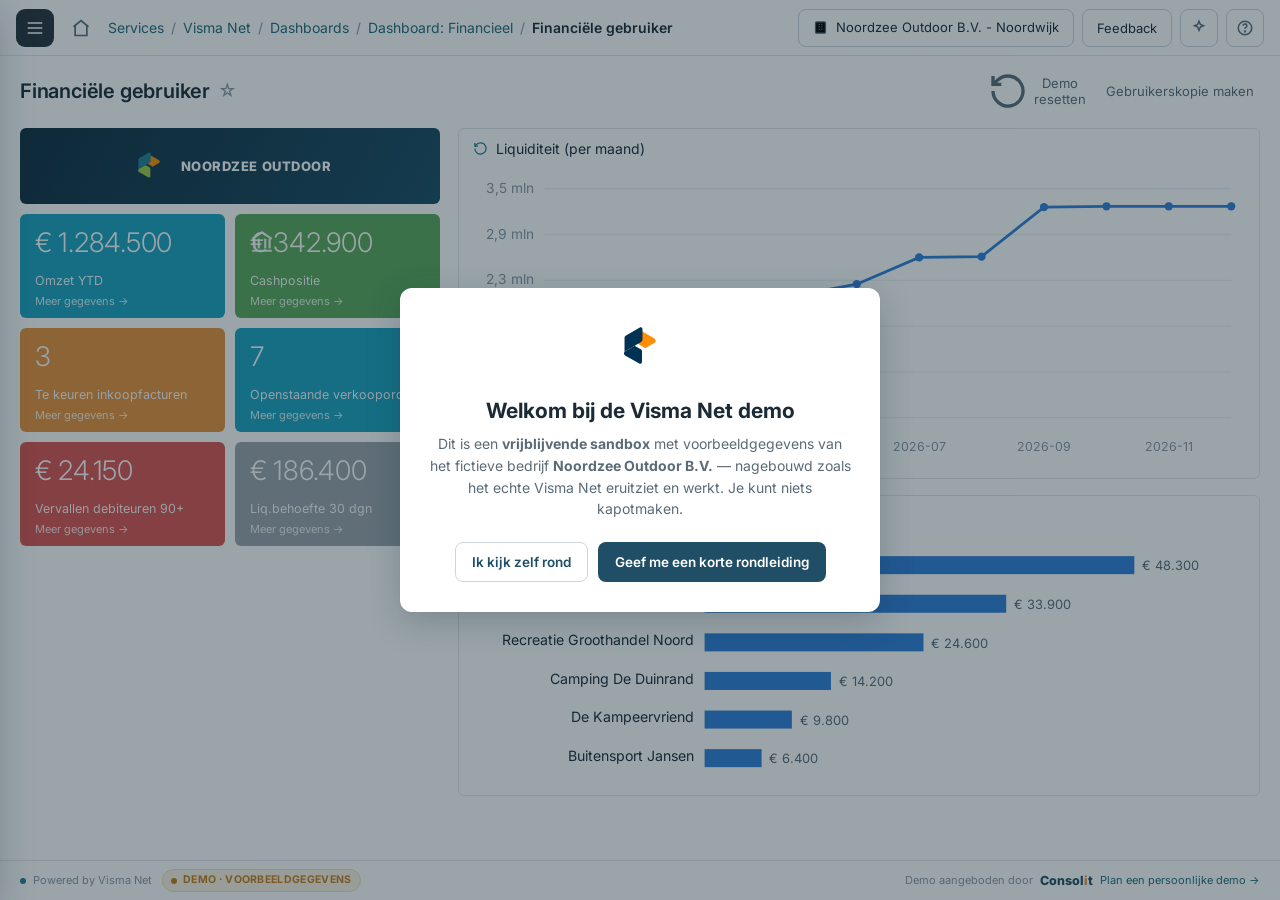
==== commit d0946691: "Dashboard: alle 6 KPI-tegels klikbaar naar achterliggende pagina Vier nieuwe drill-down overzichtssc" ====
--- a/index.html
+++ b/index.html
@@ -64,6 +64,10 @@
       <section class="view" id="view-sales"></section>
       <section class="view" id="view-order"></section>
       <section class="view" id="view-purchase"></section>
+      <section class="view" id="view-omzet"></section>
+      <section class="view" id="view-cash"></section>
+      <section class="view" id="view-debiteuren"></section>
+      <section class="view" id="view-liquiditeit"></section>
     </main>
 
     <!-- ============ FOOTER ============ -->
